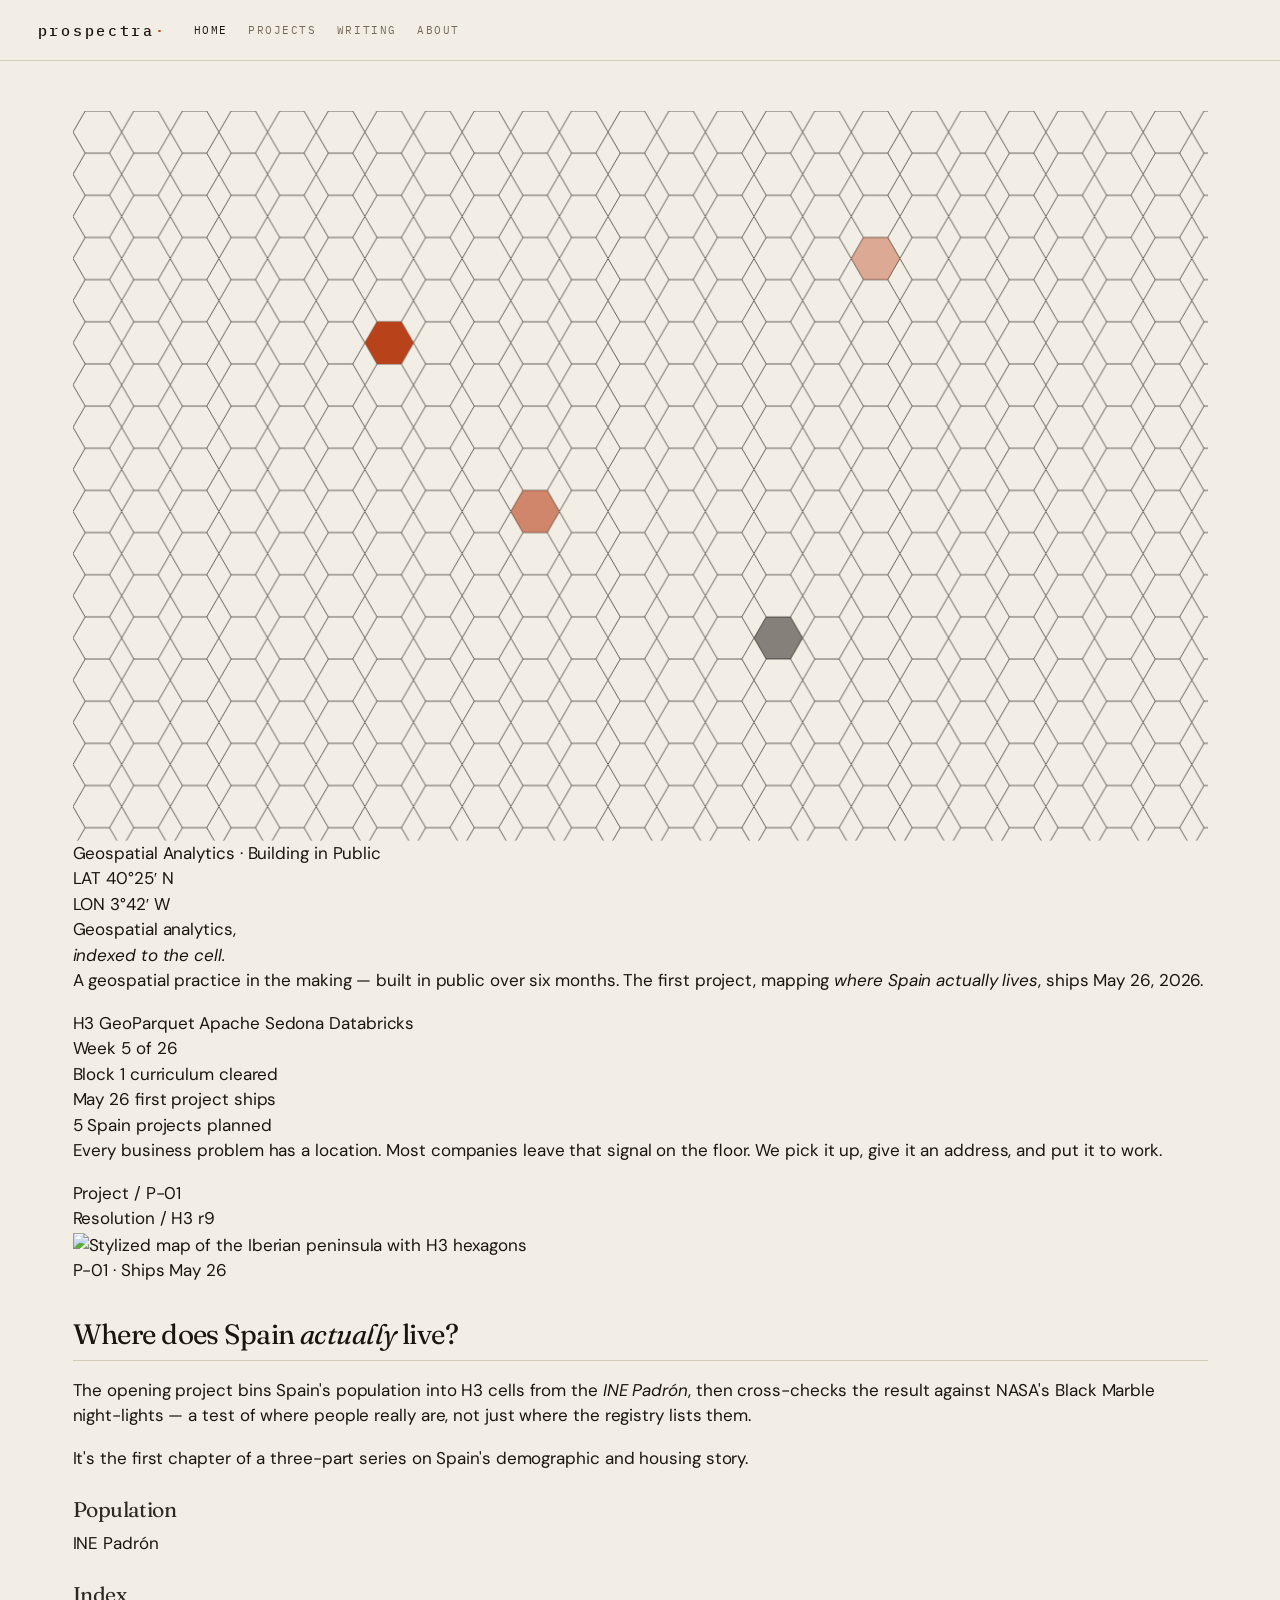
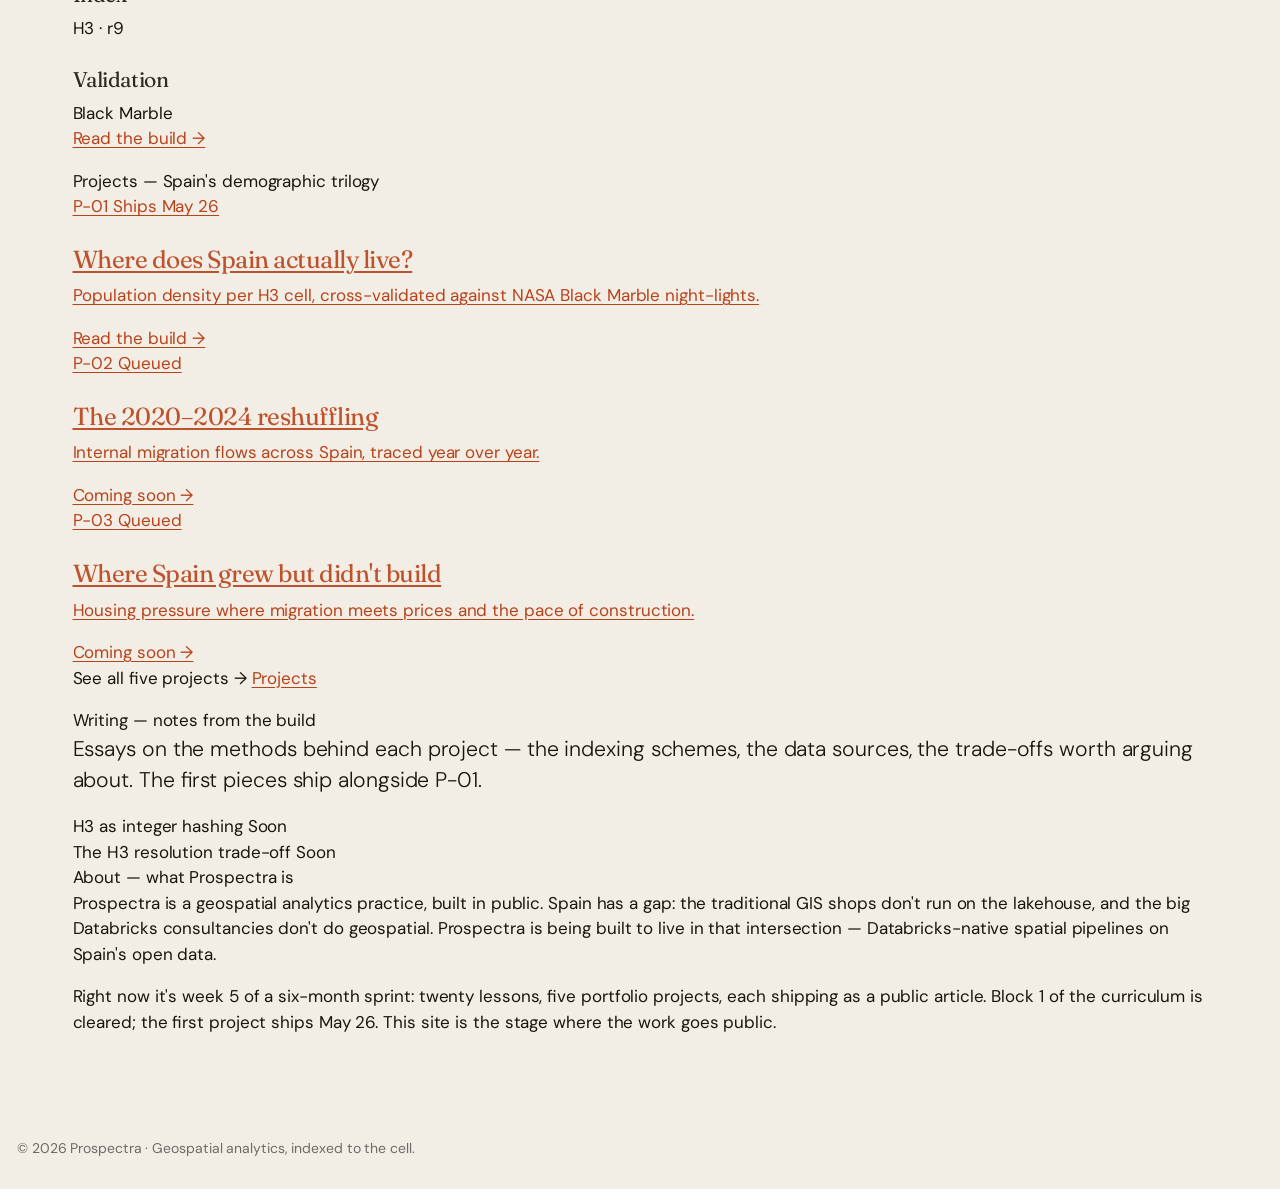
==== index.html @ 8a50ffbc "Built site for gh-pages" ====
<!DOCTYPE html>
<html xmlns="http://www.w3.org/1999/xhtml" lang="en" xml:lang="en"><head>

<meta charset="utf-8">
<meta name="generator" content="quarto-1.9.38">

<meta name="viewport" content="width=device-width, initial-scale=1.0, user-scalable=yes">

<meta name="description" content="A geospatial practice in the making, built in public over six months — Databricks-native pipelines on Spain’s open data.">

<title>Prospectra — Geospatial analytics, indexed to the cell. – Prospectra</title>
<style>
/* Default styles provided by pandoc.
** See https://pandoc.org/MANUAL.html#variables-for-html for config info.
*/
code{white-space: pre-wrap;}
span.smallcaps{font-variant: small-caps;}
div.columns{display: flex; gap: min(4vw, 1.5em);}
div.column{flex: auto; overflow-x: auto;}
div.hanging-indent{margin-left: 1.5em; text-indent: -1.5em;}
ul.task-list{list-style: none;}
ul.task-list li input[type="checkbox"] {
  width: 0.8em;
  margin: 0 0.8em 0.2em -1em; /* quarto-specific, see https://github.com/quarto-dev/quarto-cli/issues/4556 */ 
  vertical-align: middle;
}
</style>


<script src="site_libs/quarto-nav/quarto-nav.js"></script>
<script src="site_libs/quarto-nav/headroom.min.js"></script>
<script src="site_libs/clipboard/clipboard.min.js"></script>
<script src="site_libs/quarto-search/autocomplete.umd.js"></script>
<script src="site_libs/quarto-search/fuse.min.js"></script>
<script src="site_libs/quarto-search/quarto-search.js"></script>
<meta name="quarto:offset" content="./">
<link href="./assets/brand/favicon.ico" rel="icon">
<script src="site_libs/quarto-html/quarto.js" type="module"></script>
<script src="site_libs/quarto-html/tabsets/tabsets.js" type="module"></script>
<script src="site_libs/quarto-html/popper.min.js"></script>
<script src="site_libs/quarto-html/tippy.umd.min.js"></script>
<script src="site_libs/quarto-html/anchor.min.js"></script>
<link href="site_libs/quarto-html/tippy.css" rel="stylesheet">
<link href="site_libs/quarto-html/quarto-syntax-highlighting-15634bcf2e68342d4ad2dfa704d543f6.css" rel="stylesheet" id="quarto-text-highlighting-styles">
<script src="site_libs/bootstrap/bootstrap.min.js"></script>
<link href="site_libs/bootstrap/bootstrap-icons.css" rel="stylesheet">
<link href="site_libs/bootstrap/bootstrap-fa2fef29428e8889d5ad79df6cc0d786.min.css" rel="stylesheet" append-hash="true" id="quarto-bootstrap" data-mode="light">
<script id="quarto-search-options" type="application/json">{
  "location": "navbar",
  "copy-button": false,
  "collapse-after": 3,
  "panel-placement": "end",
  "type": "overlay",
  "limit": 50,
  "keyboard-shortcut": [
    "f",
    "/",
    "s"
  ],
  "show-item-context": false,
  "language": {
    "search-no-results-text": "No results",
    "search-matching-documents-text": "matching documents",
    "search-copy-link-title": "Copy link to search",
    "search-hide-matches-text": "Hide additional matches",
    "search-more-match-text": "more match in this document",
    "search-more-matches-text": "more matches in this document",
    "search-clear-button-title": "Clear",
    "search-text-placeholder": "",
    "search-detached-cancel-button-title": "Cancel",
    "search-submit-button-title": "Submit",
    "search-label": "Search"
  }
}</script>


<link rel="stylesheet" href="styles.css">
<link rel="stylesheet" href="index.css">
<meta property="og:title" content="Prospectra — Geospatial analytics, indexed to the cell.">
<meta property="og:description" content="A geospatial practice in the making, built in public over six months — Databricks-native pipelines on Spain’s open data.">
<meta property="og:image" content="https://prospectra.earth/assets/og-image.png">
<meta property="og:site_name" content="Prospectra">
<meta property="og:image:height" content="630">
<meta property="og:image:width" content="1200">
<meta name="twitter:title" content="Prospectra — Geospatial analytics, indexed to the cell.">
<meta name="twitter:description" content="A geospatial practice in the making, built in public over six months — Databricks-native pipelines on Spain’s open data.">
<meta name="twitter:image" content="https://prospectra.earth/assets/og-image.png">
<meta name="twitter:creator" content="@franjmartin21">
<meta name="twitter:card" content="summary_large_image">
<meta name="twitter:image-height" content="630">
<meta name="twitter:image-width" content="1200">
</head>

<body class="nav-fixed quarto-light">

<div id="quarto-search-results"></div>
  <header id="quarto-header" class="headroom fixed-top">
    <nav class="navbar navbar-expand-lg " data-bs-theme="dark">
      <div class="navbar-container container-fluid">
      <div class="navbar-brand-container mx-auto">
    <a href="./index.html" class="navbar-brand navbar-brand-logo">
    <img src="./assets/brand/prospectra-mark.svg" alt="" class="navbar-logo light-content">
    <img src="./assets/brand/prospectra-mark.svg" alt="" class="navbar-logo dark-content">
    </a>
    <a class="navbar-brand" href="./index.html">
    <span class="navbar-title">Prospectra</span>
    </a>
  </div>
            <div id="quarto-search" class="" title="Search"></div>
          <button class="navbar-toggler" type="button" data-bs-toggle="collapse" data-bs-target="#navbarCollapse" aria-controls="navbarCollapse" role="menu" aria-expanded="false" aria-label="Toggle navigation" onclick="if (window.quartoToggleHeadroom) { window.quartoToggleHeadroom(); }">
  <span class="navbar-toggler-icon"></span>
</button>
          <div class="collapse navbar-collapse" id="navbarCollapse">
            <ul class="navbar-nav navbar-nav-scroll me-auto">
  <li class="nav-item">
    <a class="nav-link active" href="./index.html" aria-current="page"> 
<span class="menu-text">Home</span></a>
  </li>  
  <li class="nav-item">
    <a class="nav-link" href="./index.html#projects"> 
<span class="menu-text">Projects</span></a>
  </li>  
  <li class="nav-item">
    <a class="nav-link" href="./index.html#writing"> 
<span class="menu-text">Writing</span></a>
  </li>  
  <li class="nav-item">
    <a class="nav-link" href="./index.html#about"> 
<span class="menu-text">About</span></a>
  </li>  
</ul>
          </div> <!-- /navcollapse -->
            <div class="quarto-navbar-tools">
</div>
      </div> <!-- /container-fluid -->
    </nav>
</header>
<!-- content -->
<div id="quarto-content" class="quarto-container page-columns page-rows-contents page-layout-full page-navbar">
<!-- sidebar -->
<!-- margin-sidebar -->
    
<!-- main -->
<main class="content column-page" id="quarto-document-content"><header id="title-block-header" class="quarto-title-block"></header>




<div class="home">

<!-- ========== HERO ========== -->
<section class="hero">
  <div class="hex-bg" aria-hidden="true">
    <svg viewbox="0 0 1400 900" xmlns="http://www.w3.org/2000/svg" preserveaspectratio="xMidYMid slice">
      <defs>
        <pattern id="hexpat" width="60" height="52" patternunits="userSpaceOnUse">
          <polygon points="15,0 45,0 60,26 45,52 15,52 0,26" fill="none" stroke="#19150f" stroke-width="0.8"></polygon>
        </pattern>
      </defs>
      <rect width="100%" height="100%" fill="url(#hexpat)"></rect>
      <polygon points="375,260 405,260 420,286 405,312 375,312 360,286" fill="#b8421a" class="hex-active"></polygon>
      <polygon points="555,468 585,468 600,494 585,520 555,520 540,494" fill="#b8421a" opacity="0.6"></polygon>
      <polygon points="975,156 1005,156 1020,182 1005,208 975,208 960,182" fill="#b8421a" opacity="0.4"></polygon>
      <polygon points="855,624 885,624 900,650 885,676 855,676 840,650" fill="#19150f" opacity="0.5"></polygon>
    </svg>
  </div>

  <div class="hero-top">
    <div class="eyebrow reveal d1">Geospatial Analytics · Building in Public</div>
    <div class="coords reveal d1">
      <div>LAT <span>40°25′ N</span></div>
      <div>LON <span>3°42′ W</span></div>
    </div>
  </div>

  <div class="hero-main">
    <div class="hero-title reveal d2" role="heading" aria-level="1">
      Geospatial analytics,<br>
      <em>indexed to the cell<span class="accent-dot">.</span></em>
    </div>
  </div>

  <div class="hero-sub">
    <p class="reveal d3">A geospatial practice in the making — built in public over six months. The first project, mapping <em>where Spain actually lives</em>, ships May 26, 2026.</p>
    <div class="pillpair reveal d4">
      <span class="pill">H3</span>
      <span class="pill">GeoParquet</span>
      <span class="pill">Apache Sedona</span>
      <span class="pill">Databricks</span>
    </div>
  </div>
</section>

<!-- ========== STATUS STRIP ========== -->
<div class="status-strip reveal d5">
  <div class="stat"><span class="val">Week 5</span> of 26</div>
  <div class="stat"><span class="val">Block 1</span> curriculum cleared</div>
  <div class="stat"><span class="val">May 26</span> first project ships</div>
  <div class="stat"><span class="val">5</span> Spain projects planned</div>
</div>

<!-- ========== MANIFESTO ========== -->
<section class="manifesto">
  <p>Every business problem has a location. <span class="strong">Most companies leave that signal on the floor.</span> We pick it up, give it an address, and put it to work.</p>
</section>

<!-- ========== FEATURED PROJECT (P-01) ========== -->
<section class="feature">
  <div class="case">
    <div class="case-visual">
      <div class="corner tl"></div>
      <div class="corner tr"></div>
      <div class="corner bl"></div>
      <div class="corner br"></div>
      <div class="meta">
        <div>Project / <span>P-01</span></div>
        <div>Resolution / <span>H3 r9</span></div>
      </div>
      <img class="map" src="assets/spain-h3-map.svg" alt="Stylized map of the Iberian peninsula with H3 hexagons">

    </div>

    <div class="case-body">
      <div class="case-tag">P-01 · Ships May 26</div>
      <h2 class="anchored">Where does Spain <em>actually</em> live?</h2>
      <p>The opening project bins Spain's population into H3 cells from the <em>INE Padrón</em>, then cross-checks the result against NASA's Black Marble night-lights — a test of where people really are, not just where the registry lists them.</p>
      <p>It's the first chapter of a three-part series on Spain's demographic and housing story.</p>
      <div class="case-sources">
        <div><h4 class="anchored">Population</h4><div class="src">INE Padrón</div></div>
        <div><h4 class="anchored">Index</h4><div class="src">H3 · r9</div></div>
        <div><h4 class="anchored">Validation</h4><div class="src">Black Marble</div></div>
      </div>
      <p class="proj-more"><a href="./projects/p-01-spain-population.html">Read the build →</a></p>
    </div>
  </div>
</section>

<!-- ========== PROJECT PREVIEW TILES ========== -->
<section class="home-projects" id="projects">
  <div class="section-label"><span>Projects</span> — Spain's demographic trilogy</div>
  <div class="proj-grid">

    <a class="proj-tile" href="./projects/p-01-spain-population.html">
      <div class="proj-head">
        <span class="proj-code">P-01</span>
        <span class="proj-status live">Ships May 26</span>
      </div>
      <h3 class="proj-title anchored">Where does Spain actually live?</h3>
      <p class="proj-sub">Population density per H3 cell, cross-validated against NASA Black Marble night-lights.</p>
      <span class="proj-arrow">Read the build →</span>
    </a>

    <a class="proj-tile" href="projects/p-02-migration.qmd">
      <div class="proj-head">
        <span class="proj-code">P-02</span>
        <span class="proj-status">Queued</span>
      </div>
      <h3 class="proj-title anchored">The 2020–2024 reshuffling</h3>
      <p class="proj-sub">Internal migration flows across Spain, traced year over year.</p>
      <span class="proj-arrow">Coming soon →</span>
    </a>

    <a class="proj-tile" href="projects/p-03-housing-pressure.qmd">
      <div class="proj-head">
        <span class="proj-code">P-03</span>
        <span class="proj-status">Queued</span>
      </div>
      <h3 class="proj-title anchored">Where Spain grew but didn't build</h3>
      <p class="proj-sub">Housing pressure where migration meets prices and the pace of construction.</p>
      <span class="proj-arrow">Coming soon →</span>
    </a>

  </div>
  <p class="proj-more">See all five projects → <a href="projects/index.qmd">Projects</a></p>
</section>

<!-- ========== WRITING ========== -->
<section class="home-writing" id="writing">
  <div class="section-label"><span>Writing</span> — notes from the build</div>
  <p class="lead">Essays on the methods behind each project — the indexing schemes, the data sources, the trade-offs worth arguing about. The first pieces ship alongside P-01.</p>
  <div class="writing-list">
    <div class="writing-row">
      <span class="wt">H3 as integer hashing</span>
      <span class="ws">Soon</span>
    </div>
    <div class="writing-row">
      <span class="wt">The H3 resolution trade-off</span>
      <span class="ws">Soon</span>
    </div>
  </div>
</section>

<!-- ========== ABOUT ========== -->
<section class="home-about" id="about">
  <div class="section-label"><span>About</span> — what Prospectra is</div>
  <p>Prospectra is a geospatial analytics practice, built in public. Spain has a gap: the traditional GIS shops don't run on the lakehouse, and the big Databricks consultancies don't do geospatial. Prospectra is being built to live in that intersection — <span class="about-accent">Databricks-native spatial pipelines on Spain's open data</span>.</p>
  <p>Right now it's week 5 of a six-month sprint: twenty lessons, five portfolio projects, each shipping as a public article. Block 1 of the curriculum is cleared; the first project ships May 26. This site is the stage where the work goes public.</p>
</section>

</div>



</main> <!-- /main -->
<script id="quarto-html-after-body" type="application/javascript">
  window.document.addEventListener("DOMContentLoaded", function (event) {
    const icon = "";
    const anchorJS = new window.AnchorJS();
    anchorJS.options = {
      placement: 'right',
      icon: icon
    };
    anchorJS.add('.anchored');
    const isCodeAnnotation = (el) => {
      for (const clz of el.classList) {
        if (clz.startsWith('code-annotation-')) {                     
          return true;
        }
      }
      return false;
    }
    const onCopySuccess = function(e) {
      // button target
      const button = e.trigger;
      // don't keep focus
      button.blur();
      // flash "checked"
      button.classList.add('code-copy-button-checked');
      var currentTitle = button.getAttribute("title");
      button.setAttribute("title", "Copied!");
      let tooltip;
      if (window.bootstrap) {
        button.setAttribute("data-bs-toggle", "tooltip");
        button.setAttribute("data-bs-placement", "left");
        button.setAttribute("data-bs-title", "Copied!");
        tooltip = new bootstrap.Tooltip(button, 
          { trigger: "manual", 
            customClass: "code-copy-button-tooltip",
            offset: [0, -8]});
        tooltip.show();    
      }
      setTimeout(function() {
        if (tooltip) {
          tooltip.hide();
          button.removeAttribute("data-bs-title");
          button.removeAttribute("data-bs-toggle");
          button.removeAttribute("data-bs-placement");
        }
        button.setAttribute("title", currentTitle);
        button.classList.remove('code-copy-button-checked');
      }, 1000);
      // clear code selection
      e.clearSelection();
    }
    const getTextToCopy = function(trigger) {
      const outerScaffold = trigger.parentElement.cloneNode(true);
      const codeEl = outerScaffold.querySelector('code');
      for (const childEl of codeEl.children) {
        if (isCodeAnnotation(childEl)) {
          childEl.remove();
        }
      }
      return codeEl.innerText;
    }
    const clipboard = new window.ClipboardJS('.code-copy-button:not([data-in-quarto-modal])', {
      text: getTextToCopy
    });
    clipboard.on('success', onCopySuccess);
    if (window.document.getElementById('quarto-embedded-source-code-modal')) {
      const clipboardModal = new window.ClipboardJS('.code-copy-button[data-in-quarto-modal]', {
        text: getTextToCopy,
        container: window.document.getElementById('quarto-embedded-source-code-modal')
      });
      clipboardModal.on('success', onCopySuccess);
    }
      var localhostRegex = new RegExp(/^(?:http|https):\/\/localhost\:?[0-9]*\//);
      var mailtoRegex = new RegExp(/^mailto:/);
        var filterRegex = new RegExp("https:\/\/prospectra\.earth");
      var isInternal = (href) => {
          return filterRegex.test(href) || localhostRegex.test(href) || mailtoRegex.test(href);
      }
      // Inspect non-navigation links and adorn them if external
     var links = window.document.querySelectorAll('a[href]:not(.nav-link):not(.navbar-brand):not(.toc-action):not(.sidebar-link):not(.sidebar-item-toggle):not(.pagination-link):not(.no-external):not([aria-hidden]):not(.dropdown-item):not(.quarto-navigation-tool):not(.about-link)');
      for (var i=0; i<links.length; i++) {
        const link = links[i];
        if (!isInternal(link.href)) {
          // undo the damage that might have been done by quarto-nav.js in the case of
          // links that we want to consider external
          if (link.dataset.originalHref !== undefined) {
            link.href = link.dataset.originalHref;
          }
        }
      }
    function tippyHover(el, contentFn, onTriggerFn, onUntriggerFn) {
      const config = {
        allowHTML: true,
        maxWidth: 500,
        delay: 100,
        arrow: false,
        appendTo: function(el) {
            return el.parentElement;
        },
        interactive: true,
        interactiveBorder: 10,
        theme: 'quarto',
        placement: 'bottom-start',
      };
      if (contentFn) {
        config.content = contentFn;
      }
      if (onTriggerFn) {
        config.onTrigger = onTriggerFn;
      }
      if (onUntriggerFn) {
        config.onUntrigger = onUntriggerFn;
      }
      window.tippy(el, config); 
    }
    const noterefs = window.document.querySelectorAll('a[role="doc-noteref"]');
    for (var i=0; i<noterefs.length; i++) {
      const ref = noterefs[i];
      tippyHover(ref, function() {
        // use id or data attribute instead here
        let href = ref.getAttribute('data-footnote-href') || ref.getAttribute('href');
        try { href = new URL(href).hash; } catch {}
        const id = href.replace(/^#\/?/, "");
        const note = window.document.getElementById(id);
        if (note) {
          return note.innerHTML;
        } else {
          return "";
        }
      });
    }
    const xrefs = window.document.querySelectorAll('a.quarto-xref');
    const processXRef = (id, note) => {
      // Strip column container classes
      const stripColumnClz = (el) => {
        el.classList.remove("page-full", "page-columns");
        if (el.children) {
          for (const child of el.children) {
            stripColumnClz(child);
          }
        }
      }
      stripColumnClz(note)
      if (id === null || id.startsWith('sec-')) {
        // Special case sections, only their first couple elements
        const container = document.createElement("div");
        if (note.children && note.children.length > 2) {
          container.appendChild(note.children[0].cloneNode(true));
          for (let i = 1; i < note.children.length; i++) {
            const child = note.children[i];
            if (child.tagName === "P" && child.innerText === "") {
              continue;
            } else {
              container.appendChild(child.cloneNode(true));
              break;
            }
          }
          if (window.Quarto?.typesetMath) {
            window.Quarto.typesetMath(container);
          }
          return container.innerHTML
        } else {
          if (window.Quarto?.typesetMath) {
            window.Quarto.typesetMath(note);
          }
          return note.innerHTML;
        }
      } else {
        // Remove any anchor links if they are present
        const anchorLink = note.querySelector('a.anchorjs-link');
        if (anchorLink) {
          anchorLink.remove();
        }
        if (window.Quarto?.typesetMath) {
          window.Quarto.typesetMath(note);
        }
        if (note.classList.contains("callout")) {
          return note.outerHTML;
        } else {
          return note.innerHTML;
        }
      }
    }
    for (var i=0; i<xrefs.length; i++) {
      const xref = xrefs[i];
      tippyHover(xref, undefined, function(instance) {
        instance.disable();
        let url = xref.getAttribute('href');
        let hash = undefined; 
        if (url.startsWith('#')) {
          hash = url;
        } else {
          try { hash = new URL(url).hash; } catch {}
        }
        if (hash) {
          const id = hash.replace(/^#\/?/, "");
          const note = window.document.getElementById(id);
          if (note !== null) {
            try {
              const html = processXRef(id, note.cloneNode(true));
              instance.setContent(html);
            } finally {
              instance.enable();
              instance.show();
            }
          } else {
            // See if we can fetch this
            fetch(url.split('#')[0])
            .then(res => res.text())
            .then(html => {
              const parser = new DOMParser();
              const htmlDoc = parser.parseFromString(html, "text/html");
              const note = htmlDoc.getElementById(id);
              if (note !== null) {
                const html = processXRef(id, note);
                instance.setContent(html);
              } 
            }).finally(() => {
              instance.enable();
              instance.show();
            });
          }
        } else {
          // See if we can fetch a full url (with no hash to target)
          // This is a special case and we should probably do some content thinning / targeting
          fetch(url)
          .then(res => res.text())
          .then(html => {
            const parser = new DOMParser();
            const htmlDoc = parser.parseFromString(html, "text/html");
            const note = htmlDoc.querySelector('main.content');
            if (note !== null) {
              // This should only happen for chapter cross references
              // (since there is no id in the URL)
              // remove the first header
              if (note.children.length > 0 && note.children[0].tagName === "HEADER") {
                note.children[0].remove();
              }
              const html = processXRef(null, note);
              instance.setContent(html);
            } 
          }).finally(() => {
            instance.enable();
            instance.show();
          });
        }
      }, function(instance) {
      });
    }
        let selectedAnnoteEl;
        const selectorForAnnotation = ( cell, annotation) => {
          let cellAttr = 'data-code-cell="' + cell + '"';
          let lineAttr = 'data-code-annotation="' +  annotation + '"';
          const selector = 'span[' + cellAttr + '][' + lineAttr + ']';
          return selector;
        }
        const selectCodeLines = (annoteEl) => {
          const doc = window.document;
          const targetCell = annoteEl.getAttribute("data-target-cell");
          const targetAnnotation = annoteEl.getAttribute("data-target-annotation");
          const annoteSpan = window.document.querySelector(selectorForAnnotation(targetCell, targetAnnotation));
          const lines = annoteSpan.getAttribute("data-code-lines").split(",");
          const lineIds = lines.map((line) => {
            return targetCell + "-" + line;
          })
          let top = null;
          let height = null;
          let parent = null;
          if (lineIds.length > 0) {
              //compute the position of the single el (top and bottom and make a div)
              const el = window.document.getElementById(lineIds[0]);
              top = el.offsetTop;
              height = el.offsetHeight;
              parent = el.parentElement.parentElement;
            if (lineIds.length > 1) {
              const lastEl = window.document.getElementById(lineIds[lineIds.length - 1]);
              const bottom = lastEl.offsetTop + lastEl.offsetHeight;
              height = bottom - top;
            }
            if (top !== null && height !== null && parent !== null) {
              // cook up a div (if necessary) and position it 
              let div = window.document.getElementById("code-annotation-line-highlight");
              if (div === null) {
                div = window.document.createElement("div");
                div.setAttribute("id", "code-annotation-line-highlight");
                div.style.position = 'absolute';
                parent.appendChild(div);
              }
              div.style.top = top - 2 + "px";
              div.style.height = height + 4 + "px";
              div.style.left = 0;
              let gutterDiv = window.document.getElementById("code-annotation-line-highlight-gutter");
              if (gutterDiv === null) {
                gutterDiv = window.document.createElement("div");
                gutterDiv.setAttribute("id", "code-annotation-line-highlight-gutter");
                gutterDiv.style.position = 'absolute';
                const codeCell = window.document.getElementById(targetCell);
                const gutter = codeCell.querySelector('.code-annotation-gutter');
                gutter.appendChild(gutterDiv);
              }
              gutterDiv.style.top = top - 2 + "px";
              gutterDiv.style.height = height + 4 + "px";
            }
            selectedAnnoteEl = annoteEl;
          }
        };
        const unselectCodeLines = () => {
          const elementsIds = ["code-annotation-line-highlight", "code-annotation-line-highlight-gutter"];
          elementsIds.forEach((elId) => {
            const div = window.document.getElementById(elId);
            if (div) {
              div.remove();
            }
          });
          selectedAnnoteEl = undefined;
        };
          // Handle positioning of the toggle
      window.addEventListener(
        "resize",
        throttle(() => {
          elRect = undefined;
          if (selectedAnnoteEl) {
            selectCodeLines(selectedAnnoteEl);
          }
        }, 10)
      );
      function throttle(fn, ms) {
      let throttle = false;
      let timer;
        return (...args) => {
          if(!throttle) { // first call gets through
              fn.apply(this, args);
              throttle = true;
          } else { // all the others get throttled
              if(timer) clearTimeout(timer); // cancel #2
              timer = setTimeout(() => {
                fn.apply(this, args);
                timer = throttle = false;
              }, ms);
          }
        };
      }
        // Attach click handler to the DT
        const annoteDls = window.document.querySelectorAll('dt[data-target-cell]');
        for (const annoteDlNode of annoteDls) {
          annoteDlNode.addEventListener('click', (event) => {
            const clickedEl = event.target;
            if (clickedEl !== selectedAnnoteEl) {
              unselectCodeLines();
              const activeEl = window.document.querySelector('dt[data-target-cell].code-annotation-active');
              if (activeEl) {
                activeEl.classList.remove('code-annotation-active');
              }
              selectCodeLines(clickedEl);
              clickedEl.classList.add('code-annotation-active');
            } else {
              // Unselect the line
              unselectCodeLines();
              clickedEl.classList.remove('code-annotation-active');
            }
          });
        }
    const findCites = (el) => {
      const parentEl = el.parentElement;
      if (parentEl) {
        const cites = parentEl.dataset.cites;
        if (cites) {
          return {
            el,
            cites: cites.split(' ')
          };
        } else {
          return findCites(el.parentElement)
        }
      } else {
        return undefined;
      }
    };
    var bibliorefs = window.document.querySelectorAll('a[role="doc-biblioref"]');
    for (var i=0; i<bibliorefs.length; i++) {
      const ref = bibliorefs[i];
      const citeInfo = findCites(ref);
      if (citeInfo) {
        tippyHover(citeInfo.el, function() {
          var popup = window.document.createElement('div');
          citeInfo.cites.forEach(function(cite) {
            var citeDiv = window.document.createElement('div');
            citeDiv.classList.add('hanging-indent');
            citeDiv.classList.add('csl-entry');
            var biblioDiv = window.document.getElementById('ref-' + cite);
            if (biblioDiv) {
              citeDiv.innerHTML = biblioDiv.innerHTML;
            }
            popup.appendChild(citeDiv);
          });
          return popup.innerHTML;
        });
      }
    }
  });
  </script>
</div> <!-- /content -->
<footer class="footer">
  <div class="nav-footer">
    <div class="nav-footer-left">
<p>© 2026 Prospectra · Geospatial analytics, indexed to the cell.</p>
</div>   
    <div class="nav-footer-center">
      &nbsp;
    </div>
    <div class="nav-footer-right">
      <ul class="footer-items list-unstyled">
    <li class="nav-item compact">
    <a class="nav-link" href="https://github.com/ceo-prospectra/prospectra.earth">
      <i class="bi bi-github" role="img">
</i> 
    </a>
  </li>  
    <li class="nav-item compact">
    <a class="nav-link" href="https://x.com/franjmartin21">
      <i class="bi bi-twitter" role="img">
</i> 
    </a>
  </li>  
</ul>
    </div>
  </div>
</footer>




</body></html>
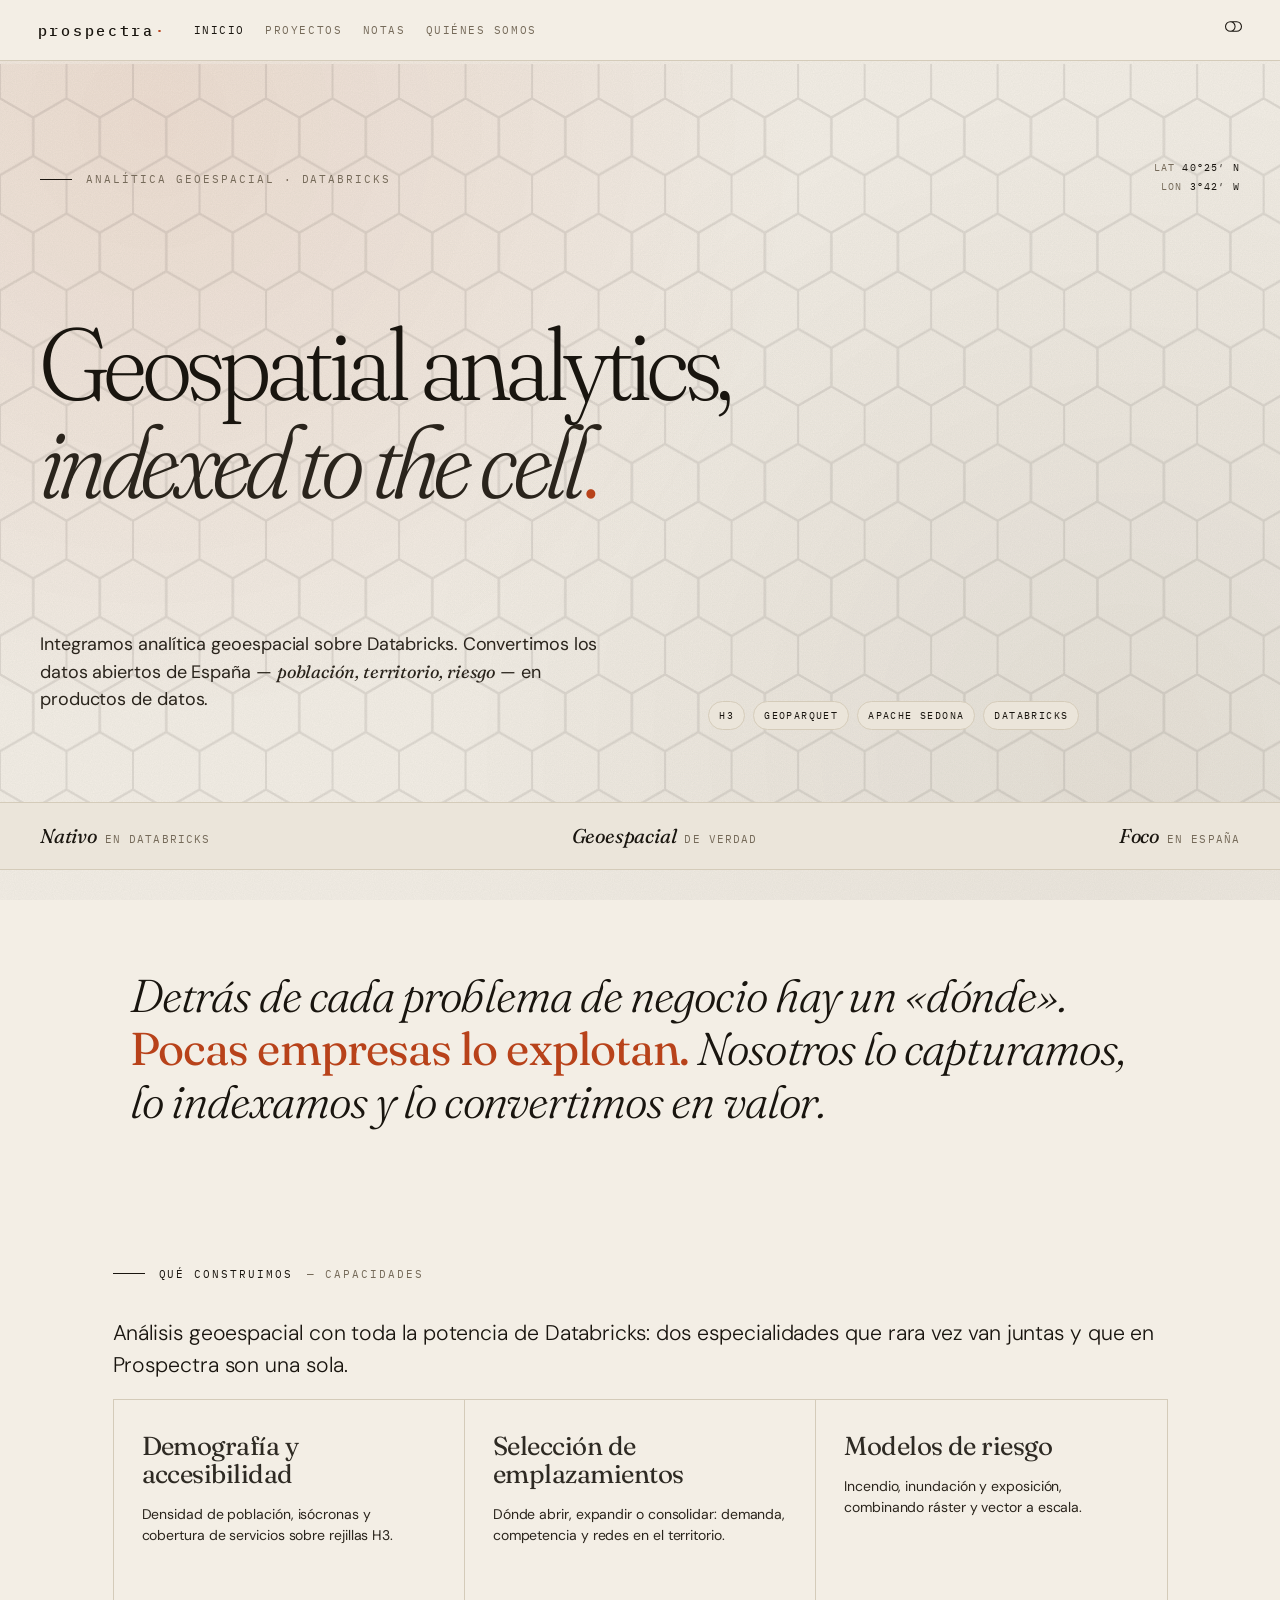
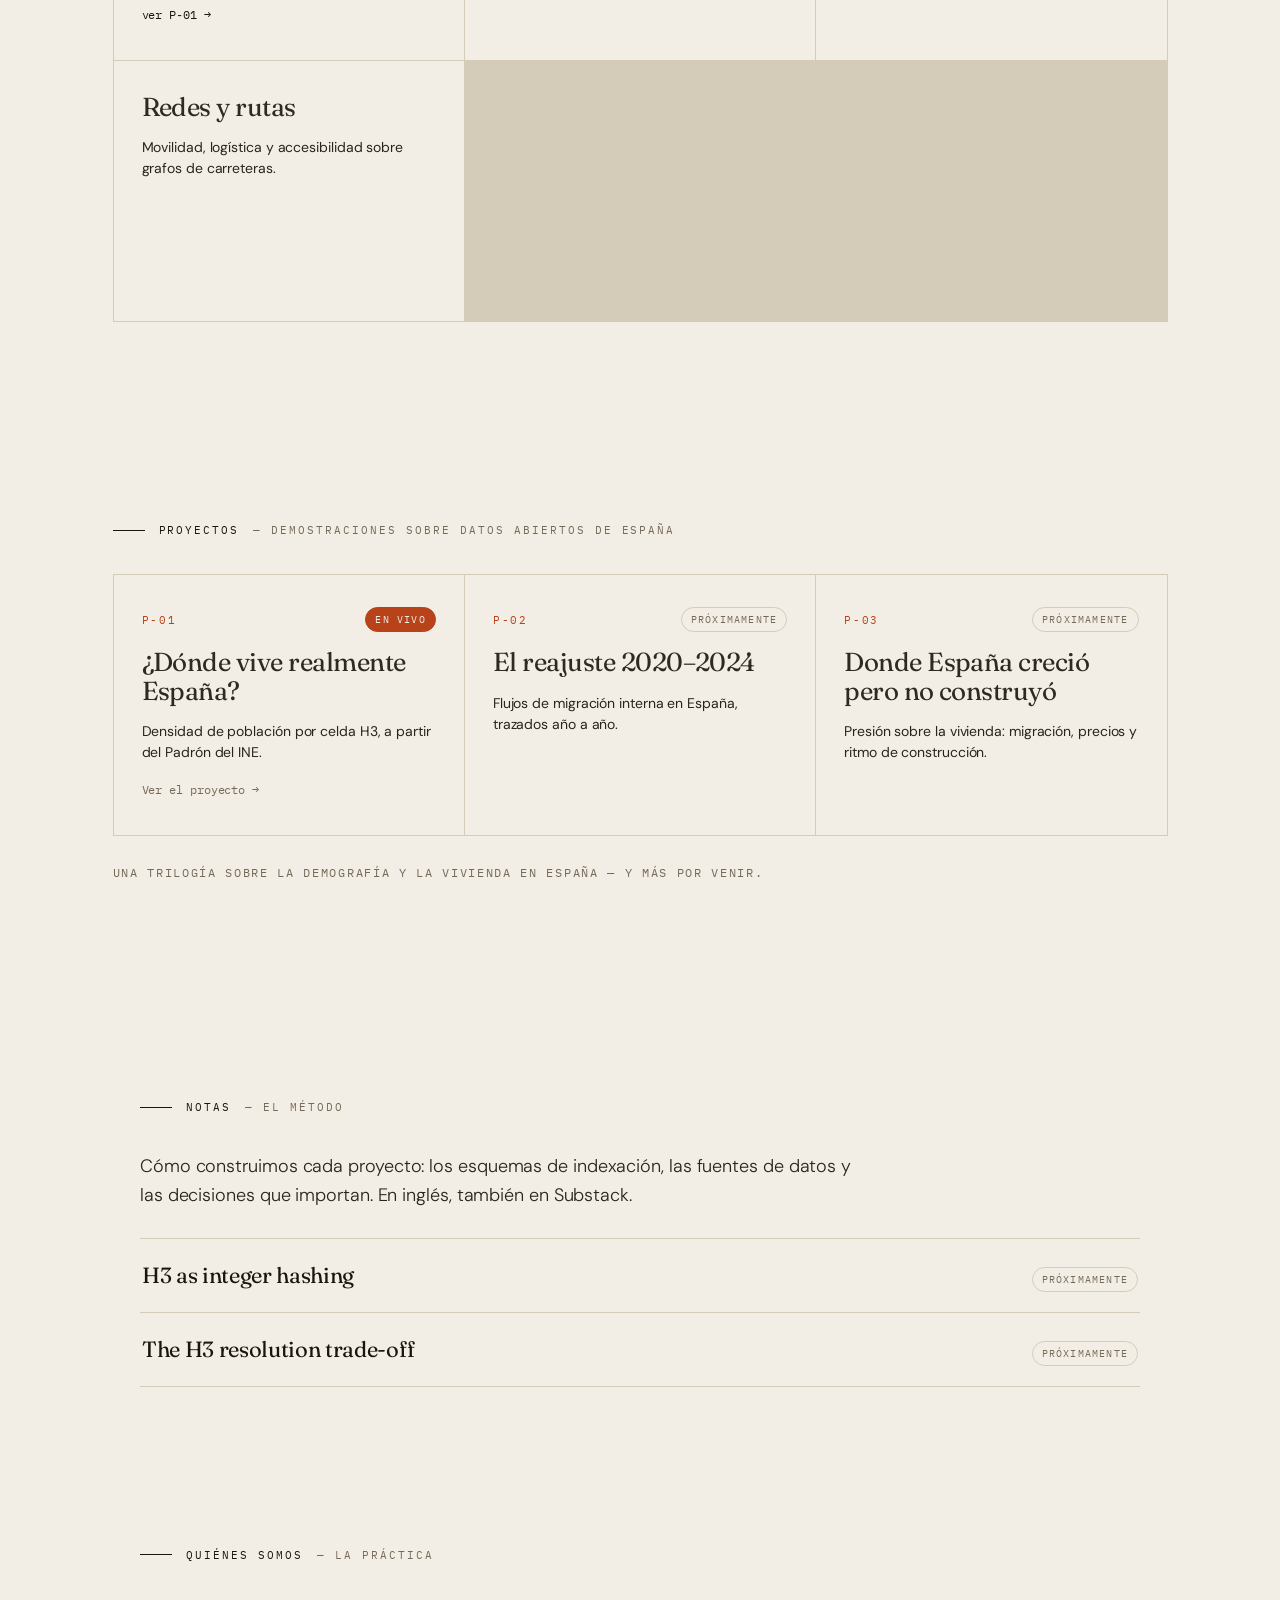
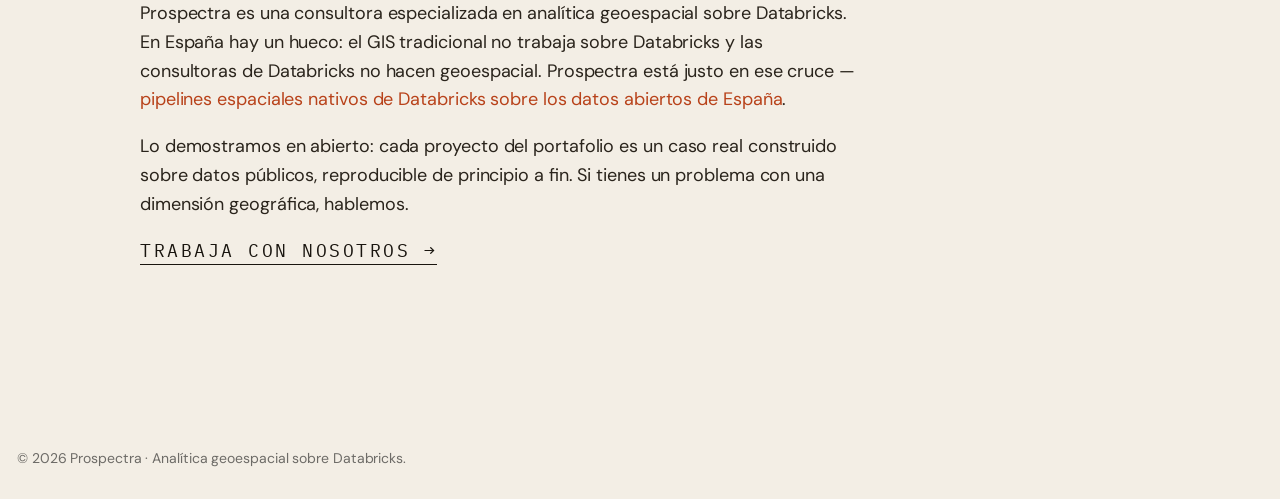
==== commit fd8279c2: "Built site for gh-pages" ====
--- a/index.html
+++ b/index.html
@@ -1,12 +1,12 @@
 <!DOCTYPE html>
-<html xmlns="http://www.w3.org/1999/xhtml" lang="en" xml:lang="en"><head>
+<html xmlns="http://www.w3.org/1999/xhtml" lang="es" xml:lang="es"><head>
 
 <meta charset="utf-8">
 <meta name="generator" content="quarto-1.9.38">
 
 <meta name="viewport" content="width=device-width, initial-scale=1.0, user-scalable=yes">
 
-<meta name="description" content="A geospatial practice in the making, built in public over six months — Databricks-native pipelines on Spain’s open data.">
+<meta name="description" content="Consultora especializada en analítica geoespacial sobre Databricks. Convertimos los datos abiertos de España en productos de datos.">
 
 <title>Prospectra — Geospatial analytics, indexed to the cell. – Prospectra</title>
 <style>
@@ -41,10 +41,14 @@
 <script src="site_libs/quarto-html/tippy.umd.min.js"></script>
 <script src="site_libs/quarto-html/anchor.min.js"></script>
 <link href="site_libs/quarto-html/tippy.css" rel="stylesheet">
-<link href="site_libs/quarto-html/quarto-syntax-highlighting-15634bcf2e68342d4ad2dfa704d543f6.css" rel="stylesheet" id="quarto-text-highlighting-styles">
+<link href="site_libs/quarto-html/quarto-syntax-highlighting-15634bcf2e68342d4ad2dfa704d543f6.css" rel="stylesheet" class="quarto-color-scheme" id="quarto-text-highlighting-styles">
+<link href="site_libs/quarto-html/quarto-syntax-highlighting-dark-0a6b7249c26820e032cb0bd839ff02b1.css" rel="stylesheet" class="quarto-color-scheme quarto-color-alternate" id="quarto-text-highlighting-styles">
+<link href="site_libs/quarto-html/quarto-syntax-highlighting-15634bcf2e68342d4ad2dfa704d543f6.css" rel="stylesheet" class="quarto-color-scheme-extra" id="quarto-text-highlighting-styles">
 <script src="site_libs/bootstrap/bootstrap.min.js"></script>
 <link href="site_libs/bootstrap/bootstrap-icons.css" rel="stylesheet">
-<link href="site_libs/bootstrap/bootstrap-fa2fef29428e8889d5ad79df6cc0d786.min.css" rel="stylesheet" append-hash="true" id="quarto-bootstrap" data-mode="light">
+<link href="site_libs/bootstrap/bootstrap-d2ae159aae4bfad4d6486bda9e055dc1.min.css" rel="stylesheet" append-hash="true" class="quarto-color-scheme" id="quarto-bootstrap" data-mode="light">
+<link href="site_libs/bootstrap/bootstrap-dark-f1c793a7fdcd5913fe0e947dd809d4a9.min.css" rel="stylesheet" append-hash="true" class="quarto-color-scheme quarto-color-alternate" id="quarto-bootstrap" data-mode="dark">
+<link href="site_libs/bootstrap/bootstrap-d2ae159aae4bfad4d6486bda9e055dc1.min.css" rel="stylesheet" append-hash="true" class="quarto-color-scheme-extra" id="quarto-bootstrap" data-mode="light">
 <script id="quarto-search-options" type="application/json">{
   "location": "navbar",
   "copy-button": false,
@@ -59,17 +63,17 @@
   ],
   "show-item-context": false,
   "language": {
-    "search-no-results-text": "No results",
-    "search-matching-documents-text": "matching documents",
-    "search-copy-link-title": "Copy link to search",
-    "search-hide-matches-text": "Hide additional matches",
-    "search-more-match-text": "more match in this document",
-    "search-more-matches-text": "more matches in this document",
-    "search-clear-button-title": "Clear",
+    "search-no-results-text": "No se han encontrado resultados",
+    "search-matching-documents-text": "documentos encontrados",
+    "search-copy-link-title": "Copiar el enlace en la búsqueda",
+    "search-hide-matches-text": "Ocultar resultados adicionales",
+    "search-more-match-text": "resultado adicional en este documento",
+    "search-more-matches-text": "resultados adicionales en este documento",
+    "search-clear-button-title": "Borrar",
     "search-text-placeholder": "",
-    "search-detached-cancel-button-title": "Cancel",
-    "search-submit-button-title": "Submit",
-    "search-label": "Search"
+    "search-detached-cancel-button-title": "Cancelar",
+    "search-submit-button-title": "Enviar",
+    "search-label": "Buscar"
   }
 }</script>
 
@@ -77,13 +81,13 @@
 <link rel="stylesheet" href="styles.css">
 <link rel="stylesheet" href="index.css">
 <meta property="og:title" content="Prospectra — Geospatial analytics, indexed to the cell.">
-<meta property="og:description" content="A geospatial practice in the making, built in public over six months — Databricks-native pipelines on Spain’s open data.">
+<meta property="og:description" content="Consultora especializada en analítica geoespacial sobre Databricks. Convertimos los datos abiertos de España en productos de datos.">
 <meta property="og:image" content="https://prospectra.earth/assets/og-image.png">
 <meta property="og:site_name" content="Prospectra">
 <meta property="og:image:height" content="630">
 <meta property="og:image:width" content="1200">
 <meta name="twitter:title" content="Prospectra — Geospatial analytics, indexed to the cell.">
-<meta name="twitter:description" content="A geospatial practice in the making, built in public over six months — Databricks-native pipelines on Spain’s open data.">
+<meta name="twitter:description" content="Consultora especializada en analítica geoespacial sobre Databricks. Convertimos los datos abiertos de España en productos de datos.">
 <meta name="twitter:image" content="https://prospectra.earth/assets/og-image.png">
 <meta name="twitter:creator" content="@franjmartin21">
 <meta name="twitter:card" content="summary_large_image">
@@ -91,7 +95,169 @@
 <meta name="twitter:image-width" content="1200">
 </head>
 
-<body class="nav-fixed quarto-light">
+<body class="nav-fixed quarto-light"><script id="quarto-html-before-body" type="application/javascript">
+    const toggleBodyColorMode = (bsSheetEl) => {
+      const mode = bsSheetEl.getAttribute("data-mode");
+      const bodyEl = window.document.querySelector("body");
+      if (mode === "dark") {
+        bodyEl.classList.add("quarto-dark");
+        bodyEl.classList.remove("quarto-light");
+      } else {
+        bodyEl.classList.add("quarto-light");
+        bodyEl.classList.remove("quarto-dark");
+      }
+    }
+    const toggleBodyColorPrimary = () => {
+      const bsSheetEl = window.document.querySelector("link#quarto-bootstrap:not([rel=disabled-stylesheet])");
+      if (bsSheetEl) {
+        toggleBodyColorMode(bsSheetEl);
+      }
+    }
+    const setColorSchemeToggle = (alternate) => {
+      const toggles = window.document.querySelectorAll('.quarto-color-scheme-toggle');
+      for (let i=0; i < toggles.length; i++) {
+        const toggle = toggles[i];
+        if (toggle) {
+          if (alternate) {
+            toggle.classList.add("alternate");
+          } else {
+            toggle.classList.remove("alternate");
+          }
+        }
+      }
+    };
+    const toggleColorMode = (alternate) => {
+      // Switch the stylesheets
+      const primaryStylesheets = window.document.querySelectorAll('link.quarto-color-scheme:not(.quarto-color-alternate)');
+      const alternateStylesheets = window.document.querySelectorAll('link.quarto-color-scheme.quarto-color-alternate');
+      manageTransitions('#quarto-margin-sidebar .nav-link', false);
+      if (alternate) {
+        // note: dark is layered on light, we don't disable primary!
+        enableStylesheet(alternateStylesheets);
+        for (const sheetNode of alternateStylesheets) {
+          if (sheetNode.id === "quarto-bootstrap") {
+            toggleBodyColorMode(sheetNode);
+          }
+        }
+      } else {
+        disableStylesheet(alternateStylesheets);
+        enableStylesheet(primaryStylesheets)
+        toggleBodyColorPrimary();
+      }
+      manageTransitions('#quarto-margin-sidebar .nav-link', true);
+      // Switch the toggles
+      setColorSchemeToggle(alternate)
+      // Hack to workaround the fact that safari doesn't
+      // properly recolor the scrollbar when toggling (#1455)
+      if (navigator.userAgent.indexOf('Safari') > 0 && navigator.userAgent.indexOf('Chrome') == -1) {
+        manageTransitions("body", false);
+        window.scrollTo(0, 1);
+        setTimeout(() => {
+          window.scrollTo(0, 0);
+          manageTransitions("body", true);
+        }, 40);
+      }
+    }
+    const disableStylesheet = (stylesheets) => {
+      for (let i=0; i < stylesheets.length; i++) {
+        const stylesheet = stylesheets[i];
+        stylesheet.rel = 'disabled-stylesheet';
+      }
+    }
+    const enableStylesheet = (stylesheets) => {
+      for (let i=0; i < stylesheets.length; i++) {
+        const stylesheet = stylesheets[i];
+        if(stylesheet.rel !== 'stylesheet') { // for Chrome, which will still FOUC without this check
+          stylesheet.rel = 'stylesheet';
+        }
+      }
+    }
+    const manageTransitions = (selector, allowTransitions) => {
+      const els = window.document.querySelectorAll(selector);
+      for (let i=0; i < els.length; i++) {
+        const el = els[i];
+        if (allowTransitions) {
+          el.classList.remove('notransition');
+        } else {
+          el.classList.add('notransition');
+        }
+      }
+    }
+    const isFileUrl = () => {
+      return window.location.protocol === 'file:';
+    }
+    const hasAlternateSentinel = () => {
+      let styleSentinel = getColorSchemeSentinel();
+      if (styleSentinel !== null) {
+        return styleSentinel === "alternate";
+      } else {
+        return false;
+      }
+    }
+    const setStyleSentinel = (alternate) => {
+      const value = alternate ? "alternate" : "default";
+      if (!isFileUrl()) {
+        window.localStorage.setItem("quarto-color-scheme", value);
+      } else {
+        localAlternateSentinel = value;
+      }
+    }
+    const getColorSchemeSentinel = () => {
+      if (!isFileUrl()) {
+        const storageValue = window.localStorage.getItem("quarto-color-scheme");
+        return storageValue != null ? storageValue : localAlternateSentinel;
+      } else {
+        return localAlternateSentinel;
+      }
+    }
+    const toggleGiscusIfUsed = (isAlternate, darkModeDefault) => {
+      const baseTheme = document.querySelector('#giscus-base-theme')?.value ?? 'light';
+      const alternateTheme = document.querySelector('#giscus-alt-theme')?.value ?? 'dark';
+      let newTheme = '';
+      if(authorPrefersDark) {
+        newTheme = isAlternate ? baseTheme : alternateTheme;
+      } else {
+        newTheme = isAlternate ? alternateTheme : baseTheme;
+      }
+      const changeGiscusTheme = () => {
+        // From: https://github.com/giscus/giscus/issues/336
+        const sendMessage = (message) => {
+          const iframe = document.querySelector('iframe.giscus-frame');
+          if (!iframe) return;
+          iframe.contentWindow.postMessage({ giscus: message }, 'https://giscus.app');
+        }
+        sendMessage({
+          setConfig: {
+            theme: newTheme
+          }
+        });
+      }
+      const isGiscussLoaded = window.document.querySelector('iframe.giscus-frame') !== null;
+      if (isGiscussLoaded) {
+        changeGiscusTheme();
+      }
+    };
+    const authorPrefersDark = false;
+    const darkModeDefault = authorPrefersDark;
+      document.querySelector('link#quarto-text-highlighting-styles.quarto-color-scheme-extra').rel = 'disabled-stylesheet';
+      document.querySelector('link#quarto-bootstrap.quarto-color-scheme-extra').rel = 'disabled-stylesheet';
+    let localAlternateSentinel = darkModeDefault ? 'alternate' : 'default';
+    // Dark / light mode switch
+    window.quartoToggleColorScheme = () => {
+      // Read the current dark / light value
+      let toAlternate = !hasAlternateSentinel();
+      toggleColorMode(toAlternate);
+      setStyleSentinel(toAlternate);
+      toggleGiscusIfUsed(toAlternate, darkModeDefault);
+      window.dispatchEvent(new Event('resize'));
+    };
+    // Switch to dark mode if need be
+    if (hasAlternateSentinel()) {
+      toggleColorMode(true);
+    } else {
+      toggleColorMode(false);
+    }
+  </script>
 
 <div id="quarto-search-results"></div>
   <header id="quarto-header" class="headroom fixed-top">
@@ -106,31 +272,32 @@
     <span class="navbar-title">Prospectra</span>
     </a>
   </div>
-            <div id="quarto-search" class="" title="Search"></div>
-          <button class="navbar-toggler" type="button" data-bs-toggle="collapse" data-bs-target="#navbarCollapse" aria-controls="navbarCollapse" role="menu" aria-expanded="false" aria-label="Toggle navigation" onclick="if (window.quartoToggleHeadroom) { window.quartoToggleHeadroom(); }">
+            <div id="quarto-search" class="" title="Buscar"></div>
+          <button class="navbar-toggler" type="button" data-bs-toggle="collapse" data-bs-target="#navbarCollapse" aria-controls="navbarCollapse" role="menu" aria-expanded="false" aria-label="Navegación de palanca" onclick="if (window.quartoToggleHeadroom) { window.quartoToggleHeadroom(); }">
   <span class="navbar-toggler-icon"></span>
 </button>
           <div class="collapse navbar-collapse" id="navbarCollapse">
             <ul class="navbar-nav navbar-nav-scroll me-auto">
   <li class="nav-item">
     <a class="nav-link active" href="./index.html" aria-current="page"> 
-<span class="menu-text">Home</span></a>
+<span class="menu-text">Inicio</span></a>
   </li>  
   <li class="nav-item">
     <a class="nav-link" href="./index.html#projects"> 
-<span class="menu-text">Projects</span></a>
+<span class="menu-text">Proyectos</span></a>
   </li>  
   <li class="nav-item">
     <a class="nav-link" href="./index.html#writing"> 
-<span class="menu-text">Writing</span></a>
+<span class="menu-text">Notas</span></a>
   </li>  
   <li class="nav-item">
     <a class="nav-link" href="./index.html#about"> 
-<span class="menu-text">About</span></a>
+<span class="menu-text">Quiénes somos</span></a>
   </li>  
 </ul>
           </div> <!-- /navcollapse -->
             <div class="quarto-navbar-tools">
+  <a href="" class="quarto-color-scheme-toggle quarto-navigation-tool  px-1" onclick="window.quartoToggleColorScheme(); return false;" title="Alternar modo oscuro"><i class="bi"></i></a>
 </div>
       </div> <!-- /container-fluid -->
     </nav>
@@ -146,6 +313,7 @@
 
 
 
+
 <div class="home">
 
 <!-- ========== HERO ========== -->
@@ -153,20 +321,22 @@
   <div class="hex-bg" aria-hidden="true">
     <svg viewbox="0 0 1400 900" xmlns="http://www.w3.org/2000/svg" preserveaspectratio="xMidYMid slice">
       <defs>
-        <pattern id="hexpat" width="60" height="52" patternunits="userSpaceOnUse">
-          <polygon points="15,0 45,0 60,26 45,52 15,52 0,26" fill="none" stroke="#19150f" stroke-width="0.8"></polygon>
+        <!-- Seamless single-stroke H3-style honeycomb (pointy-top, tessellating).
+             Shared edges overlap exactly, so the comb reads as one clean line. -->
+        <pattern id="hexpat" width="34.64" height="60" patternunits="userSpaceOnUse" patterntransform="scale(2.1)">
+          <polygon points="17.32,10 34.64,20 34.64,40 17.32,50 0,40 0,20"></polygon>
+          <polygon points="0,-20 17.32,-10 17.32,10 0,20 -17.32,10 -17.32,-10"></polygon>
+          <polygon points="34.64,-20 51.96,-10 51.96,10 34.64,20 17.32,10 17.32,-10"></polygon>
+          <polygon points="0,40 17.32,50 17.32,70 0,80 -17.32,70 -17.32,50"></polygon>
+          <polygon points="34.64,40 51.96,50 51.96,70 34.64,80 17.32,70 17.32,50"></polygon>
         </pattern>
       </defs>
       <rect width="100%" height="100%" fill="url(#hexpat)"></rect>
-      <polygon points="375,260 405,260 420,286 405,312 375,312 360,286" fill="#b8421a" class="hex-active"></polygon>
-      <polygon points="555,468 585,468 600,494 585,520 555,520 540,494" fill="#b8421a" opacity="0.6"></polygon>
-      <polygon points="975,156 1005,156 1020,182 1005,208 975,208 960,182" fill="#b8421a" opacity="0.4"></polygon>
-      <polygon points="855,624 885,624 900,650 885,676 855,676 840,650" fill="#19150f" opacity="0.5"></polygon>
     </svg>
   </div>
 
   <div class="hero-top">
-    <div class="eyebrow reveal d1">Geospatial Analytics · Building in Public</div>
+    <div class="eyebrow reveal d1">Analítica geoespacial · Databricks</div>
     <div class="coords reveal d1">
       <div>LAT <span>40°25′ N</span></div>
       <div>LON <span>3°42′ W</span></div>
@@ -181,7 +351,7 @@
   </div>
 
   <div class="hero-sub">
-    <p class="reveal d3">A geospatial practice in the making — built in public over six months. The first project, mapping <em>where Spain actually lives</em>, ships May 26, 2026.</p>
+    <p class="reveal d3">Integramos analítica geoespacial sobre Databricks. Convertimos los datos abiertos de España — <em>población, territorio, riesgo</em> — en productos de datos.</p>
     <div class="pillpair reveal d4">
       <span class="pill">H3</span>
       <span class="pill">GeoParquet</span>
@@ -191,110 +361,107 @@
   </div>
 </section>
 
-<!-- ========== STATUS STRIP ========== -->
+<!-- ========== VALUE-PROP PILLARS ========== -->
 <div class="status-strip reveal d5">
-  <div class="stat"><span class="val">Week 5</span> of 26</div>
-  <div class="stat"><span class="val">Block 1</span> curriculum cleared</div>
-  <div class="stat"><span class="val">May 26</span> first project ships</div>
-  <div class="stat"><span class="val">5</span> Spain projects planned</div>
+  <div class="stat"><span class="val">Nativo</span> en Databricks</div>
+  <div class="stat"><span class="val">Geoespacial</span> de verdad</div>
+  <div class="stat"><span class="val">Foco</span> en España</div>
 </div>
 
 <!-- ========== MANIFESTO ========== -->
 <section class="manifesto">
-  <p>Every business problem has a location. <span class="strong">Most companies leave that signal on the floor.</span> We pick it up, give it an address, and put it to work.</p>
+  <p>Detrás de cada problema de negocio hay un «dónde». <span class="strong">Pocas empresas lo explotan.</span> Nosotros lo capturamos, lo indexamos y lo convertimos en valor.</p>
 </section>
 
-<!-- ========== FEATURED PROJECT (P-01) ========== -->
-<section class="feature">
-  <div class="case">
-    <div class="case-visual">
-      <div class="corner tl"></div>
-      <div class="corner tr"></div>
-      <div class="corner bl"></div>
-      <div class="corner br"></div>
-      <div class="meta">
-        <div>Project / <span>P-01</span></div>
-        <div>Resolution / <span>H3 r9</span></div>
-      </div>
-      <img class="map" src="assets/spain-h3-map.svg" alt="Stylized map of the Iberian peninsula with H3 hexagons">
-
-    </div>
-
-    <div class="case-body">
-      <div class="case-tag">P-01 · Ships May 26</div>
-      <h2 class="anchored">Where does Spain <em>actually</em> live?</h2>
-      <p>The opening project bins Spain's population into H3 cells from the <em>INE Padrón</em>, then cross-checks the result against NASA's Black Marble night-lights — a test of where people really are, not just where the registry lists them.</p>
-      <p>It's the first chapter of a three-part series on Spain's demographic and housing story.</p>
-      <div class="case-sources">
-        <div><h4 class="anchored">Population</h4><div class="src">INE Padrón</div></div>
-        <div><h4 class="anchored">Index</h4><div class="src">H3 · r9</div></div>
-        <div><h4 class="anchored">Validation</h4><div class="src">Black Marble</div></div>
-      </div>
-      <p class="proj-more"><a href="./projects/p-01-spain-population.html">Read the build →</a></p>
-    </div>
+<!-- ========== CAPABILITIES — QUÉ CONSTRUIMOS ========== -->
+<section class="home-projects" id="capacidades">
+  <div class="section-label"><span>Qué construimos</span> — capacidades</div>
+  <p class="lead">Análisis geoespacial con toda la potencia de Databricks: dos especialidades que rara vez van juntas y que en Prospectra son una sola.</p>
+  <div class="proj-grid">
+
+    <div class="proj-tile">
+      <h3 class="proj-title anchored">Demografía y accesibilidad</h3>
+      <p class="proj-sub">Densidad de población, isócronas y cobertura de servicios sobre rejillas H3.</p>
+      <a class="proj-arrow" href="./projects/p-01-spain-population.html">ver P‑01 →</a>
+    </div>
+
+    <div class="proj-tile">
+      <h3 class="proj-title anchored">Selección de emplazamientos</h3>
+      <p class="proj-sub">Dónde abrir, expandir o consolidar: demanda, competencia y redes en el territorio.</p>
+    </div>
+
+    <div class="proj-tile">
+      <h3 class="proj-title anchored">Modelos de riesgo</h3>
+      <p class="proj-sub">Incendio, inundación y exposición, combinando ráster y vector a escala.</p>
+    </div>
+
+    <div class="proj-tile">
+      <h3 class="proj-title anchored">Redes y rutas</h3>
+      <p class="proj-sub">Movilidad, logística y accesibilidad sobre grafos de carreteras.</p>
+    </div>
+
   </div>
 </section>
 
-<!-- ========== PROJECT PREVIEW TILES ========== -->
+<!-- ========== PORTFOLIO — PROYECTOS ========== -->
 <section class="home-projects" id="projects">
-  <div class="section-label"><span>Projects</span> — Spain's demographic trilogy</div>
+  <div class="section-label"><span>Proyectos</span> — demostraciones sobre datos abiertos de España</div>
   <div class="proj-grid">
 
     <a class="proj-tile" href="./projects/p-01-spain-population.html">
       <div class="proj-head">
         <span class="proj-code">P-01</span>
-        <span class="proj-status live">Ships May 26</span>
+        <span class="proj-status live">En vivo</span>
       </div>
-      <h3 class="proj-title anchored">Where does Spain actually live?</h3>
-      <p class="proj-sub">Population density per H3 cell, cross-validated against NASA Black Marble night-lights.</p>
-      <span class="proj-arrow">Read the build →</span>
+      <h3 class="proj-title anchored">¿Dónde vive realmente España?</h3>
+      <p class="proj-sub">Densidad de población por celda H3, a partir del Padrón del INE.</p>
+      <span class="proj-arrow">Ver el proyecto →</span>
     </a>
 
-    <a class="proj-tile" href="projects/p-02-migration.qmd">
+    <div class="proj-tile">
       <div class="proj-head">
         <span class="proj-code">P-02</span>
-        <span class="proj-status">Queued</span>
+        <span class="proj-status">Próximamente</span>
       </div>
-      <h3 class="proj-title anchored">The 2020–2024 reshuffling</h3>
-      <p class="proj-sub">Internal migration flows across Spain, traced year over year.</p>
-      <span class="proj-arrow">Coming soon →</span>
-    </a>
-
-    <a class="proj-tile" href="projects/p-03-housing-pressure.qmd">
+      <h3 class="proj-title anchored">El reajuste 2020–2024</h3>
+      <p class="proj-sub">Flujos de migración interna en España, trazados año a año.</p>
+    </div>
+
+    <div class="proj-tile">
       <div class="proj-head">
         <span class="proj-code">P-03</span>
-        <span class="proj-status">Queued</span>
+        <span class="proj-status">Próximamente</span>
       </div>
-      <h3 class="proj-title anchored">Where Spain grew but didn't build</h3>
-      <p class="proj-sub">Housing pressure where migration meets prices and the pace of construction.</p>
-      <span class="proj-arrow">Coming soon →</span>
-    </a>
+      <h3 class="proj-title anchored">Donde España creció pero no construyó</h3>
+      <p class="proj-sub">Presión sobre la vivienda: migración, precios y ritmo de construcción.</p>
+    </div>
 
   </div>
-  <p class="proj-more">See all five projects → <a href="projects/index.qmd">Projects</a></p>
+  <p class="proj-more">Una trilogía sobre la demografía y la vivienda en España — y más por venir.</p>
 </section>
 
-<!-- ========== WRITING ========== -->
+<!-- ========== WRITING — NOTAS ========== -->
 <section class="home-writing" id="writing">
-  <div class="section-label"><span>Writing</span> — notes from the build</div>
-  <p class="lead">Essays on the methods behind each project — the indexing schemes, the data sources, the trade-offs worth arguing about. The first pieces ship alongside P-01.</p>
+  <div class="section-label"><span>Notas</span> — el método</div>
+  <p class="lead">Cómo construimos cada proyecto: los esquemas de indexación, las fuentes de datos y las decisiones que importan. En inglés, también en Substack.</p>
   <div class="writing-list">
     <div class="writing-row">
       <span class="wt">H3 as integer hashing</span>
-      <span class="ws">Soon</span>
+      <span class="ws">Próximamente</span>
     </div>
     <div class="writing-row">
       <span class="wt">The H3 resolution trade-off</span>
-      <span class="ws">Soon</span>
+      <span class="ws">Próximamente</span>
     </div>
   </div>
 </section>
 
-<!-- ========== ABOUT ========== -->
+<!-- ========== ABOUT — QUIÉNES SOMOS ========== -->
 <section class="home-about" id="about">
-  <div class="section-label"><span>About</span> — what Prospectra is</div>
-  <p>Prospectra is a geospatial analytics practice, built in public. Spain has a gap: the traditional GIS shops don't run on the lakehouse, and the big Databricks consultancies don't do geospatial. Prospectra is being built to live in that intersection — <span class="about-accent">Databricks-native spatial pipelines on Spain's open data</span>.</p>
-  <p>Right now it's week 5 of a six-month sprint: twenty lessons, five portfolio projects, each shipping as a public article. Block 1 of the curriculum is cleared; the first project ships May 26. This site is the stage where the work goes public.</p>
+  <div class="section-label"><span>Quiénes somos</span> — la práctica</div>
+  <p>Prospectra es una consultora especializada en analítica geoespacial sobre Databricks. En España hay un hueco: el GIS tradicional no trabaja sobre Databricks y las consultoras de Databricks no hacen geoespacial. Prospectra está justo en ese cruce — <span class="about-accent">pipelines espaciales nativos de Databricks sobre los datos abiertos de España</span>.</p>
+  <p>Lo demostramos en abierto: cada proyecto del portafolio es un caso real construido sobre datos públicos, reproducible de principio a fin. Si tienes un problema con una dimensión geográfica, hablemos.</p>
+  <p class="proj-more"><a href="mailto:hello@prospectra.earth">Trabaja con nosotros →</a></p>
 </section>
 
 </div>
@@ -304,6 +471,19 @@
 </main> <!-- /main -->
 <script id="quarto-html-after-body" type="application/javascript">
   window.document.addEventListener("DOMContentLoaded", function (event) {
+    // Ensure there is a toggle, if there isn't float one in the top right
+    if (window.document.querySelector('.quarto-color-scheme-toggle') === null) {
+      const a = window.document.createElement('a');
+      a.classList.add('top-right');
+      a.classList.add('quarto-color-scheme-toggle');
+      a.href = "";
+      a.onclick = function() { try { window.quartoToggleColorScheme(); } catch {} return false; };
+      const i = window.document.createElement("i");
+      i.classList.add('bi');
+      a.appendChild(i);
+      window.document.body.appendChild(a);
+    }
+    setColorSchemeToggle(hasAlternateSentinel())
     const icon = "";
     const anchorJS = new window.AnchorJS();
     anchorJS.options = {
@@ -327,12 +507,12 @@
       // flash "checked"
       button.classList.add('code-copy-button-checked');
       var currentTitle = button.getAttribute("title");
-      button.setAttribute("title", "Copied!");
+      button.setAttribute("title", "Copiado");
       let tooltip;
       if (window.bootstrap) {
         button.setAttribute("data-bs-toggle", "tooltip");
         button.setAttribute("data-bs-placement", "left");
-        button.setAttribute("data-bs-title", "Copied!");
+        button.setAttribute("data-bs-title", "Copiado");
         tooltip = new bootstrap.Tooltip(button, 
           { trigger: "manual", 
             customClass: "code-copy-button-tooltip",
@@ -706,7 +886,7 @@
 <footer class="footer">
   <div class="nav-footer">
     <div class="nav-footer-left">
-<p>© 2026 Prospectra · Geospatial analytics, indexed to the cell.</p>
+<p>© 2026 Prospectra · Analítica geoespacial sobre Databricks.</p>
 </div>   
     <div class="nav-footer-center">
       &nbsp;
--- a/site_libs/quarto-html/quarto-syntax-highlighting-dark-0a6b7249c26820e032cb0bd839ff02b1.css
+++ b/site_libs/quarto-html/quarto-syntax-highlighting-dark-0a6b7249c26820e032cb0bd839ff02b1.css
@@ -0,0 +1,219 @@
+/* quarto syntax highlight colors */
+:root {
+  --quarto-hl-al-color: #f07178;
+  --quarto-hl-an-color: #d4d0ab;
+  --quarto-hl-at-color: #00e0e0;
+  --quarto-hl-bn-color: #d4d0ab;
+  --quarto-hl-bu-color: #abe338;
+  --quarto-hl-ch-color: #abe338;
+  --quarto-hl-co-color: #f8f8f2;
+  --quarto-hl-cv-color: #ffd700;
+  --quarto-hl-cn-color: #ffd700;
+  --quarto-hl-cf-color: #ffa07a;
+  --quarto-hl-dt-color: #ffa07a;
+  --quarto-hl-dv-color: #d4d0ab;
+  --quarto-hl-do-color: #f8f8f2;
+  --quarto-hl-er-color: #f07178;
+  --quarto-hl-ex-color: #00e0e0;
+  --quarto-hl-fl-color: #d4d0ab;
+  --quarto-hl-fu-color: #ffa07a;
+  --quarto-hl-im-color: #abe338;
+  --quarto-hl-in-color: #d4d0ab;
+  --quarto-hl-kw-color: #ffa07a;
+  --quarto-hl-op-color: #ffa07a;
+  --quarto-hl-ot-color: #00e0e0;
+  --quarto-hl-pp-color: #dcc6e0;
+  --quarto-hl-re-color: #00e0e0;
+  --quarto-hl-sc-color: #abe338;
+  --quarto-hl-ss-color: #abe338;
+  --quarto-hl-st-color: #abe338;
+  --quarto-hl-va-color: #00e0e0;
+  --quarto-hl-vs-color: #abe338;
+  --quarto-hl-wa-color: #dcc6e0;
+}
+
+/* other quarto variables */
+:root {
+  --quarto-font-monospace: SFMono-Regular, Menlo, Monaco, Consolas, "Liberation Mono", "Courier New", monospace;
+}
+
+/* syntax highlight based on Pandoc's rules */
+pre > code.sourceCode > span {
+  color: #f8f8f2;
+}
+
+code.sourceCode > span {
+  color: #f8f8f2;
+}
+
+div.sourceCode,
+div.sourceCode pre.sourceCode {
+  color: #f8f8f2;
+}
+
+/* Normal */
+code span {
+  color: #f8f8f2;
+}
+
+/* Alert */
+code span.al {
+  color: #f07178;
+}
+
+/* Annotation */
+code span.an {
+  color: #d4d0ab;
+}
+
+/* Attribute */
+code span.at {
+  color: #00e0e0;
+}
+
+/* BaseN */
+code span.bn {
+  color: #d4d0ab;
+}
+
+/* BuiltIn */
+code span.bu {
+  color: #abe338;
+}
+
+/* ControlFlow */
+code span.cf {
+  font-weight: bold;
+  color: #ffa07a;
+}
+
+/* Char */
+code span.ch {
+  color: #abe338;
+}
+
+/* Constant */
+code span.cn {
+  color: #ffd700;
+}
+
+/* Comment */
+code span.co {
+  font-style: italic;
+  color: #f8f8f2;
+}
+
+/* CommentVar */
+code span.cv {
+  color: #ffd700;
+}
+
+/* Documentation */
+code span.do {
+  color: #f8f8f2;
+}
+
+/* DataType */
+code span.dt {
+  color: #ffa07a;
+}
+
+/* DecVal */
+code span.dv {
+  color: #d4d0ab;
+}
+
+/* Error */
+code span.er {
+  color: #f07178;
+  text-decoration: underline;
+}
+
+/* Extension */
+code span.ex {
+  font-weight: bold;
+  color: #00e0e0;
+}
+
+/* Float */
+code span.fl {
+  color: #d4d0ab;
+}
+
+/* Function */
+code span.fu {
+  color: #ffa07a;
+}
+
+/* Import */
+code span.im {
+  color: #abe338;
+}
+
+/* Information */
+code span.in {
+  color: #d4d0ab;
+}
+
+/* Keyword */
+code span.kw {
+  font-weight: bold;
+  color: #ffa07a;
+}
+
+/* Operator */
+code span.op {
+  color: #ffa07a;
+}
+
+/* Other */
+code span.ot {
+  color: #00e0e0;
+}
+
+/* Preprocessor */
+code span.pp {
+  color: #dcc6e0;
+}
+
+/* RegionMarker */
+code span.re {
+  background-color: #f8f8f2;
+  color: #00e0e0;
+}
+
+/* SpecialChar */
+code span.sc {
+  color: #abe338;
+}
+
+/* SpecialString */
+code span.ss {
+  color: #abe338;
+}
+
+/* String */
+code span.st {
+  color: #abe338;
+}
+
+/* Variable */
+code span.va {
+  color: #00e0e0;
+}
+
+/* VerbatimString */
+code span.vs {
+  color: #abe338;
+}
+
+/* Warning */
+code span.wa {
+  color: #dcc6e0;
+}
+
+.prevent-inlining {
+  content: "</";
+}
+
+/*# sourceMappingURL=175367c052bafc98bd680af3479823f0.css.map */
--- a/index.css
+++ b/index.css
@@ -0,0 +1,423 @@
+/* index.css — Prospectra homepage.
+   Reuses the brand palette + the reference visual language (brand/reference-preview.html).
+   custom.scss already sets the page background, ink colour, links and heading font;
+   this file adds the homepage-specific layout (hero, status strip, manifesto, project tiles). */
+
+:root {
+  --paper: #f3eee5;
+  --paper-soft: #ebe5da;
+  --paper-deep: #e0d9cb;
+  --ink: #19150f;
+  --ink-soft: #2a241c;
+  --muted: #756a59;
+  --hair: #d4cbb9;
+  --accent: #b8421a;
+  --accent-deep: #8f2f0f;
+}
+
+/* Dark mode — Quarto adds .quarto-dark on the body when the theme toggle is dark.
+   The whole homepage is built on these tokens, so redefining them flips everything. */
+.quarto-dark {
+  --paper: #14110c;
+  --paper-soft: #1d1812;
+  --paper-deep: #241e16;
+  --ink: #f3eee5;
+  --ink-soft: #d9d1c3;
+  --muted: #9b8f7c;
+  --hair: #342c22;
+  --accent: #e0673b;
+  --accent-deep: #b8421a;
+}
+
+/* Quarto emits an (empty) title block from the page title — hide it; the hero is the heading. */
+#title-block-header { display: none; }
+
+/* Kill Quarto's extra top margin/padding on the homepage so the hero (and its hex
+   pattern) sits flush under the fixed navbar — no empty cream band below the menu. */
+#quarto-document-content { margin-top: 0 !important; padding-top: 0 !important; }
+
+/* Let the homepage sit edge-to-edge under page-layout: full */
+.home { max-width: 100%; }
+.home a { text-decoration: none; color: inherit; }
+
+/* Full-bleed: break the hero + status strip out of Quarto's centered content column
+   so the hex pattern and cream run edge-to-edge instead of floating as a panel. */
+body {
+  overflow-x: hidden;
+  background-color: var(--paper);
+  /* warm radial wash + a faint paper grain baked behind everything */
+  background-image:
+    radial-gradient(circle at 12% 6%, rgba(184, 66, 26, 0.05), transparent 48%),
+    radial-gradient(circle at 88% 94%, rgba(117, 106, 89, 0.06), transparent 52%),
+    url("data:image/svg+xml,%3Csvg xmlns='http://www.w3.org/2000/svg' width='180' height='180'%3E%3Cfilter id='n'%3E%3CfeTurbulence type='fractalNoise' baseFrequency='0.9' numOctaves='2' stitchTiles='stitch'/%3E%3CfeColorMatrix values='0 0 0 0 0 0 0 0 0 0 0 0 0 0 0 0 0 0 0.05 0'/%3E%3C/filter%3E%3Crect width='100%25' height='100%25' filter='url(%23n)'/%3E%3C/svg%3E");
+  background-attachment: fixed, fixed, fixed;
+  background-repeat: no-repeat, no-repeat, repeat;
+  background-size: auto, auto, 180px 180px;
+}
+.hero,
+.status-strip {
+  width: 100vw;
+  margin-left: calc(50% - 50vw);
+  margin-right: calc(50% - 50vw);
+}
+
+/* ---------- HERO ---------- */
+.hero {
+  position: relative;
+  padding: 96px 40px 72px;
+  min-height: 82vh;
+  display: flex;
+  flex-direction: column;
+  justify-content: space-between;
+  overflow: hidden;
+  background-image:
+    radial-gradient(circle at 12% 8%, rgba(184, 66, 26, 0.05), transparent 50%),
+    radial-gradient(circle at 88% 92%, rgba(117, 106, 89, 0.05), transparent 55%);
+}
+.hex-bg {
+  position: absolute;
+  inset: 0;
+  pointer-events: none;
+  opacity: 0.09;
+  z-index: 0;
+}
+.hex-bg svg { width: 100%; height: 100%; }
+/* Single-stroke honeycomb — shared edges overlap into one clean line; follows the palette. */
+.hex-bg svg polygon {
+  fill: none;
+  stroke: var(--ink);
+  stroke-width: 1;
+  vector-effect: non-scaling-stroke;
+}
+
+/* Fade-up reveal on load */
+@keyframes fadeUp { from { opacity: 0; transform: translateY(16px); } to { opacity: 1; transform: translateY(0); } }
+.reveal { opacity: 0; animation: fadeUp 0.9s cubic-bezier(0.2, 0.7, 0.2, 1) forwards; }
+.reveal.d1 { animation-delay: 0.05s; }
+.reveal.d2 { animation-delay: 0.16s; }
+.reveal.d3 { animation-delay: 0.30s; }
+.reveal.d4 { animation-delay: 0.46s; }
+.reveal.d5 { animation-delay: 0.62s; }
+@media (prefers-reduced-motion: reduce) {
+  .reveal { animation: none; opacity: 1; }
+}
+
+.hero-top {
+  position: relative;
+  z-index: 2;
+  display: grid;
+  grid-template-columns: 1fr auto;
+  gap: 40px;
+  margin-bottom: 56px;
+}
+.eyebrow {
+  font-family: "IBM Plex Mono", monospace;
+  font-size: 11px;
+  letter-spacing: 0.18em;
+  text-transform: uppercase;
+  color: var(--muted);
+  display: flex;
+  align-items: center;
+  gap: 14px;
+}
+.eyebrow::before {
+  content: "";
+  width: 32px;
+  height: 1px;
+  background: var(--ink);
+}
+.coords {
+  font-family: "IBM Plex Mono", monospace;
+  font-size: 10px;
+  letter-spacing: 0.12em;
+  color: var(--muted);
+  text-align: right;
+}
+.coords div { margin-bottom: 4px; }
+.coords span { color: var(--ink); }
+
+.hero-main { position: relative; z-index: 2; max-width: 1100px; }
+.hero-title {
+  font-family: "Fraunces", serif;
+  font-weight: 300;
+  font-size: clamp(46px, 8vw, 116px);
+  line-height: 0.95;
+  letter-spacing: -0.035em;
+  color: var(--ink);
+  font-variation-settings: "opsz" 144, "SOFT" 60;
+  margin: 0 0 8px;
+  border: none;
+}
+.hero-title em { font-style: italic; font-weight: 300; color: var(--ink-soft); }
+.hero-title .accent-dot { color: var(--accent); font-style: normal; }
+
+.hero-sub {
+  position: relative;
+  z-index: 2;
+  margin-top: 44px;
+  padding-top: 8px;
+  display: grid;
+  grid-template-columns: 1.4fr 1fr;
+  gap: 64px;
+  align-items: end;
+  max-width: 1100px;
+}
+.hero-sub p { font-size: 18px; line-height: 1.5; color: var(--ink-soft); max-width: 560px; }
+.hero-sub p em { font-family: "Fraunces", serif; font-style: italic; font-weight: 400; }
+.pillpair {
+  display: flex;
+  flex-wrap: wrap;
+  gap: 8px;
+  align-items: center;
+  font-family: "IBM Plex Mono", monospace;
+  font-size: 10px;
+  letter-spacing: 0.14em;
+  text-transform: uppercase;
+}
+.pillpair .pill {
+  padding: 6px 10px;
+  background: var(--paper-soft);
+  border: 1px solid var(--hair);
+  border-radius: 100px;
+  color: var(--ink);
+}
+
+/* ---------- STATUS STRIP ---------- */
+.status-strip {
+  position: relative;
+  z-index: 2;
+  border-top: 1px solid var(--hair);
+  border-bottom: 1px solid var(--hair);
+  background: var(--paper-soft);
+  padding: 18px 40px;
+  display: flex;
+  justify-content: space-between;
+  flex-wrap: wrap;
+  gap: 16px;
+}
+.status-strip .stat {
+  display: flex;
+  align-items: baseline;
+  gap: 8px;
+  font-family: "IBM Plex Mono", monospace;
+  font-size: 11px;
+  letter-spacing: 0.1em;
+  text-transform: uppercase;
+  color: var(--muted);
+}
+.status-strip .val {
+  font-family: "Fraunces", serif;
+  font-style: italic;
+  font-weight: 400;
+  font-size: 20px;
+  letter-spacing: -0.01em;
+  color: var(--ink);
+  text-transform: none;
+}
+
+/* ---------- MANIFESTO ---------- */
+.manifesto { padding: 100px 40px 40px; max-width: 1100px; margin: 0 auto; }
+.manifesto p {
+  font-family: "Fraunces", serif;
+  font-weight: 300;
+  font-style: italic;
+  font-size: clamp(28px, 4vw, 46px);
+  line-height: 1.15;
+  letter-spacing: -0.02em;
+  color: var(--ink);
+}
+.manifesto p .strong { font-style: normal; font-weight: 400; color: var(--accent); }
+
+/* ---------- PROJECT TILES ---------- */
+.home-projects { padding: 80px 40px 120px; max-width: 1280px; margin: 0 auto; }
+.section-label {
+  font-family: "IBM Plex Mono", monospace;
+  font-size: 11px;
+  letter-spacing: 0.18em;
+  text-transform: uppercase;
+  color: var(--muted);
+  display: flex;
+  align-items: center;
+  gap: 14px;
+  margin-bottom: 36px;
+}
+.section-label::before { content: ""; width: 32px; height: 1px; background: var(--ink); }
+.section-label span { color: var(--ink); }
+
+.proj-grid {
+  display: grid;
+  grid-template-columns: repeat(3, 1fr);
+  gap: 1px;
+  background: var(--hair);
+  border: 1px solid var(--hair);
+}
+.proj-tile {
+  background: var(--paper);
+  padding: 32px 28px 36px;
+  display: flex;
+  flex-direction: column;
+  gap: 16px;
+  min-height: 260px;
+  transition: background 0.2s;
+}
+.proj-tile:hover { background: var(--paper-soft); }
+.proj-head { display: flex; justify-content: space-between; align-items: center; }
+.proj-code {
+  font-family: "IBM Plex Mono", monospace;
+  font-size: 11px;
+  letter-spacing: 0.16em;
+  text-transform: uppercase;
+  color: var(--accent);
+}
+.proj-status {
+  font-family: "IBM Plex Mono", monospace;
+  font-size: 10px;
+  letter-spacing: 0.12em;
+  text-transform: uppercase;
+  color: var(--muted);
+  padding: 4px 9px;
+  border: 1px solid var(--hair);
+  border-radius: 100px;
+}
+.proj-status.live { color: var(--paper); background: var(--accent); border-color: var(--accent); }
+.proj-title {
+  font-family: "Fraunces", serif;
+  font-weight: 400;
+  font-size: 26px;
+  line-height: 1.08;
+  letter-spacing: -0.02em;
+  color: var(--ink);
+  margin: 0;
+}
+.proj-sub { font-size: 14px; line-height: 1.5; color: var(--ink-soft); margin: 0; }
+.proj-arrow { margin-top: auto; font-family: "IBM Plex Mono", monospace; font-size: 12px; color: var(--muted); }
+.proj-tile:hover .proj-arrow { color: var(--accent); }
+
+.proj-more {
+  margin-top: 28px;
+  font-family: "IBM Plex Mono", monospace;
+  font-size: 12px;
+  letter-spacing: 0.14em;
+  text-transform: uppercase;
+  color: var(--muted);
+}
+.proj-more a { color: var(--ink); border-bottom: 1px solid var(--ink); padding-bottom: 2px; }
+.proj-more a:hover { color: var(--accent); border-color: var(--accent); }
+
+/* ---------- FEATURED PROJECT (P-01) ---------- */
+.feature { padding: 8px 40px 40px; max-width: 1280px; margin: 0 auto; }
+.feature .case {
+  display: grid;
+  grid-template-columns: 1.05fr 1fr;
+  gap: 56px;
+  align-items: stretch;
+}
+.case-visual {
+  position: relative;
+  background: var(--ink);
+  border-radius: 4px;
+  aspect-ratio: 4 / 5;
+  overflow: hidden;
+  padding: 28px;
+}
+.case-visual .map { width: 100%; height: 100%; display: block; object-fit: contain; }
+.case-visual .meta {
+  position: absolute;
+  top: 22px; left: 22px; right: 22px;
+  display: flex; justify-content: space-between;
+  font-family: "IBM Plex Mono", monospace;
+  font-size: 10px; letter-spacing: 0.12em;
+  color: rgba(243, 238, 229, 0.45);
+  text-transform: uppercase;
+  z-index: 2;
+}
+.case-visual .meta span { color: rgba(243, 238, 229, 0.85); }
+.case-visual .corner { position: absolute; width: 14px; height: 14px; border: 1px solid rgba(243, 238, 229, 0.3); }
+.case-visual .corner.tl { top: 14px; left: 14px; border-right: none; border-bottom: none; }
+.case-visual .corner.tr { top: 14px; right: 14px; border-left: none; border-bottom: none; }
+.case-visual .corner.bl { bottom: 14px; left: 14px; border-right: none; border-top: none; }
+.case-visual .corner.br { bottom: 14px; right: 14px; border-left: none; border-top: none; }
+
+.case-body { display: flex; flex-direction: column; justify-content: center; }
+.case-tag {
+  font-family: "IBM Plex Mono", monospace;
+  font-size: 10px; letter-spacing: 0.16em; text-transform: uppercase;
+  color: var(--accent);
+  margin-bottom: 20px;
+  display: flex; gap: 8px; align-items: center;
+}
+.case-tag::before { content: ""; width: 6px; height: 6px; background: var(--accent); border-radius: 50%; }
+.case-body h2 {
+  font-family: "Fraunces", serif;
+  font-weight: 400;
+  font-size: clamp(30px, 3.4vw, 46px);
+  line-height: 1.05;
+  letter-spacing: -0.025em;
+  color: var(--ink);
+  margin: 0 0 24px;
+  border: none;
+}
+.case-body h2 em { font-style: italic; font-weight: 300; color: var(--muted); }
+.case-body > p { font-size: 16px; line-height: 1.6; color: var(--ink-soft); margin: 0 0 16px; }
+.case-body > p em { font-family: "Fraunces", serif; font-style: italic; font-weight: 400; }
+.case-sources {
+  display: grid;
+  grid-template-columns: repeat(3, 1fr);
+  gap: 20px;
+  margin-top: 28px;
+  padding-top: 28px;
+  border-top: 1px solid var(--hair);
+}
+.case-sources h4 {
+  font-family: "IBM Plex Mono", monospace;
+  font-size: 10px; letter-spacing: 0.14em; text-transform: uppercase;
+  color: var(--muted);
+  margin: 0 0 8px;
+  font-weight: 500;
+}
+.case-sources .src { font-family: "Fraunces", serif; font-style: italic; font-size: 19px; line-height: 1.1; color: var(--ink); }
+
+/* ---------- WRITING + ABOUT (homepage sections) ---------- */
+.home-writing, .home-about { padding: 80px 40px; max-width: 1080px; margin: 0 auto; }
+.home-writing .lead, .home-about p { font-size: 18px; line-height: 1.6; color: var(--ink-soft); max-width: 720px; }
+.home-about p + p { margin-top: 18px; }
+.about-accent { color: var(--accent); }
+.writing-list { margin-top: 28px; border-top: 1px solid var(--hair); }
+.writing-row {
+  display: flex;
+  justify-content: space-between;
+  align-items: baseline;
+  gap: 24px;
+  padding: 20px 2px;
+  border-bottom: 1px solid var(--hair);
+}
+.writing-row .wt { font-family: "Fraunces", serif; font-weight: 400; font-size: 22px; letter-spacing: -0.015em; color: var(--ink); }
+.writing-row .ws {
+  font-family: "IBM Plex Mono", monospace;
+  font-size: 10px; letter-spacing: 0.12em; text-transform: uppercase;
+  color: var(--muted);
+  border: 1px solid var(--hair);
+  border-radius: 100px;
+  padding: 4px 9px;
+  white-space: nowrap;
+}
+
+/* Offset anchored sections so their tops clear the fixed navbar */
+#projects, #writing, #about { scroll-margin-top: 84px; }
+
+/* ---------- MOBILE ---------- */
+@media (max-width: 900px) {
+  .hero { padding: 64px 20px 56px; min-height: auto; }
+  .hero-top { grid-template-columns: 1fr; gap: 16px; }
+  .coords { text-align: left; }
+  .hero-sub { grid-template-columns: 1fr; gap: 32px; }
+  .status-strip { padding: 16px 20px; }
+  .status-strip .stat { flex: 1 1 42%; }
+  .manifesto { padding: 64px 20px 32px; }
+  .home-projects { padding: 56px 20px 80px; }
+  .proj-grid { grid-template-columns: 1fr; }
+  .feature { padding: 8px 20px 24px; }
+  .feature .case { grid-template-columns: 1fr; gap: 36px; }
+  .case-sources { grid-template-columns: 1fr 1fr; }
+  .home-writing, .home-about { padding: 56px 20px; }
+}
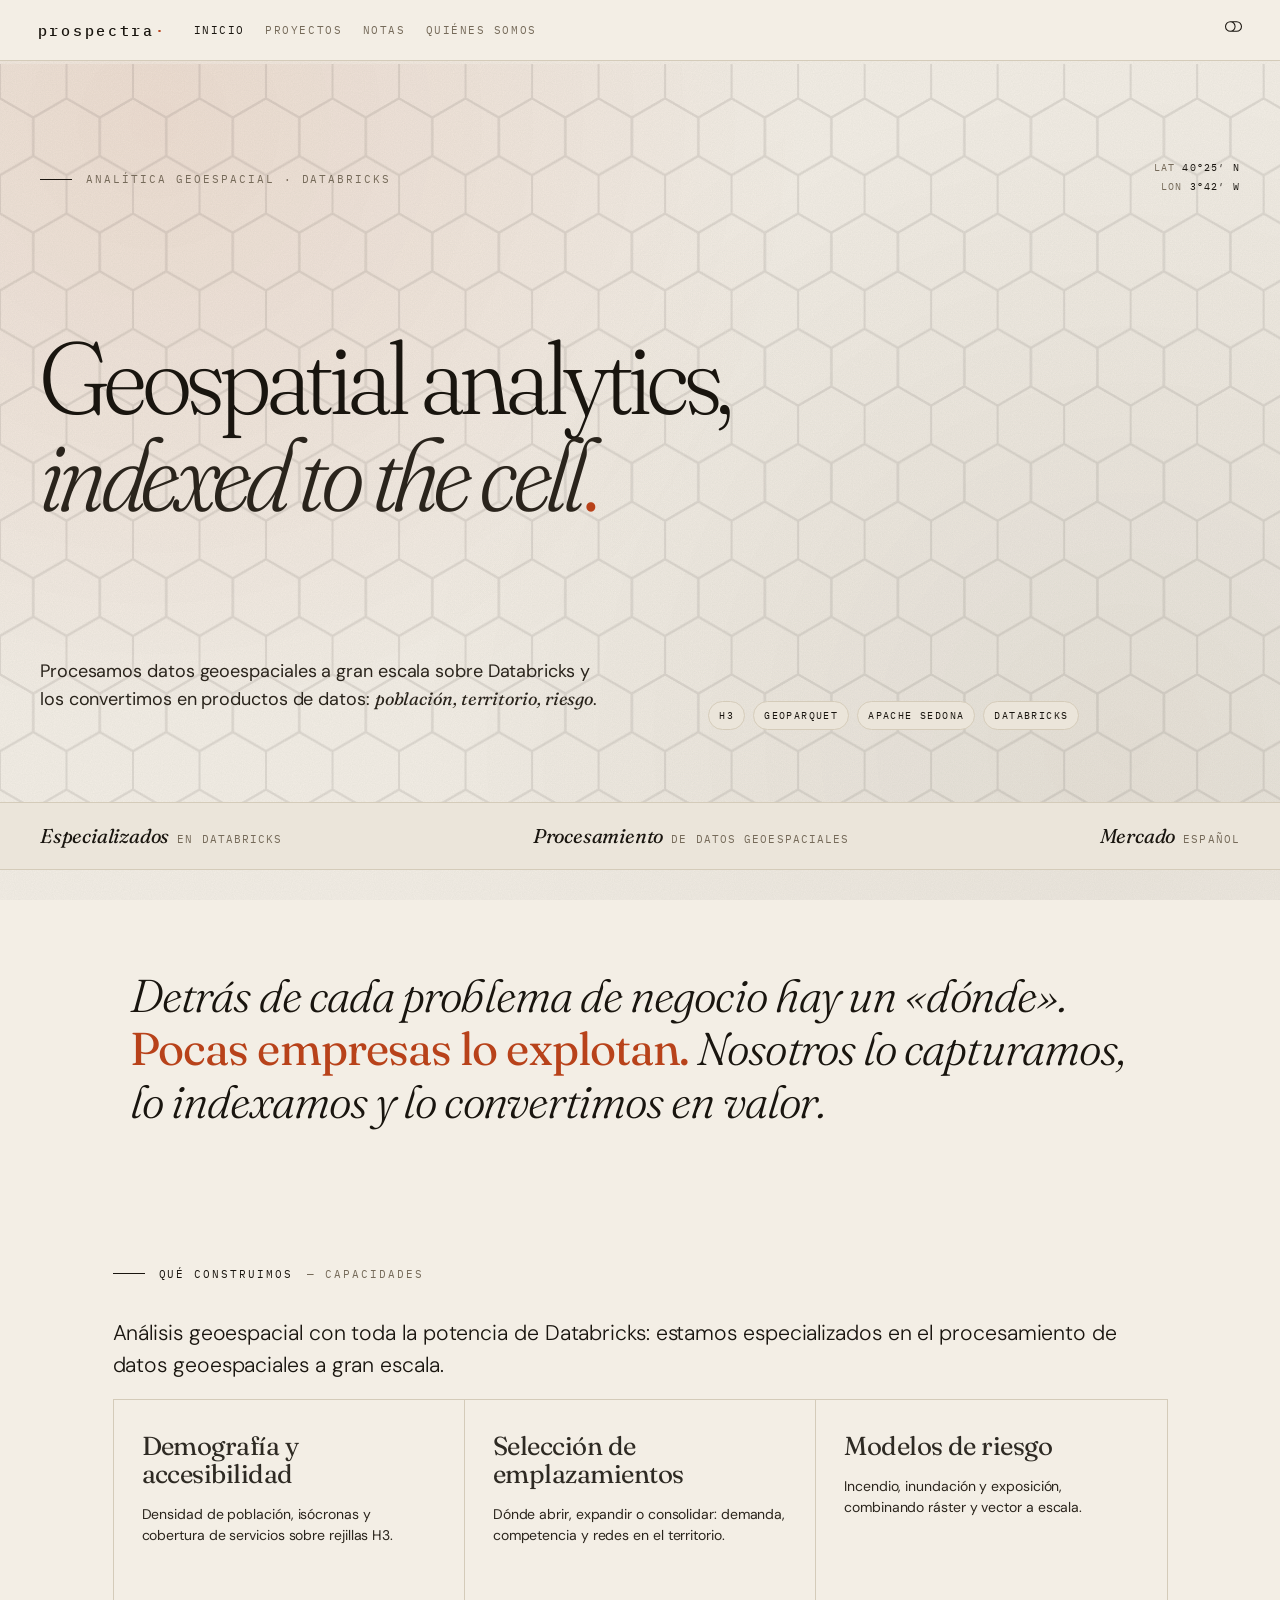
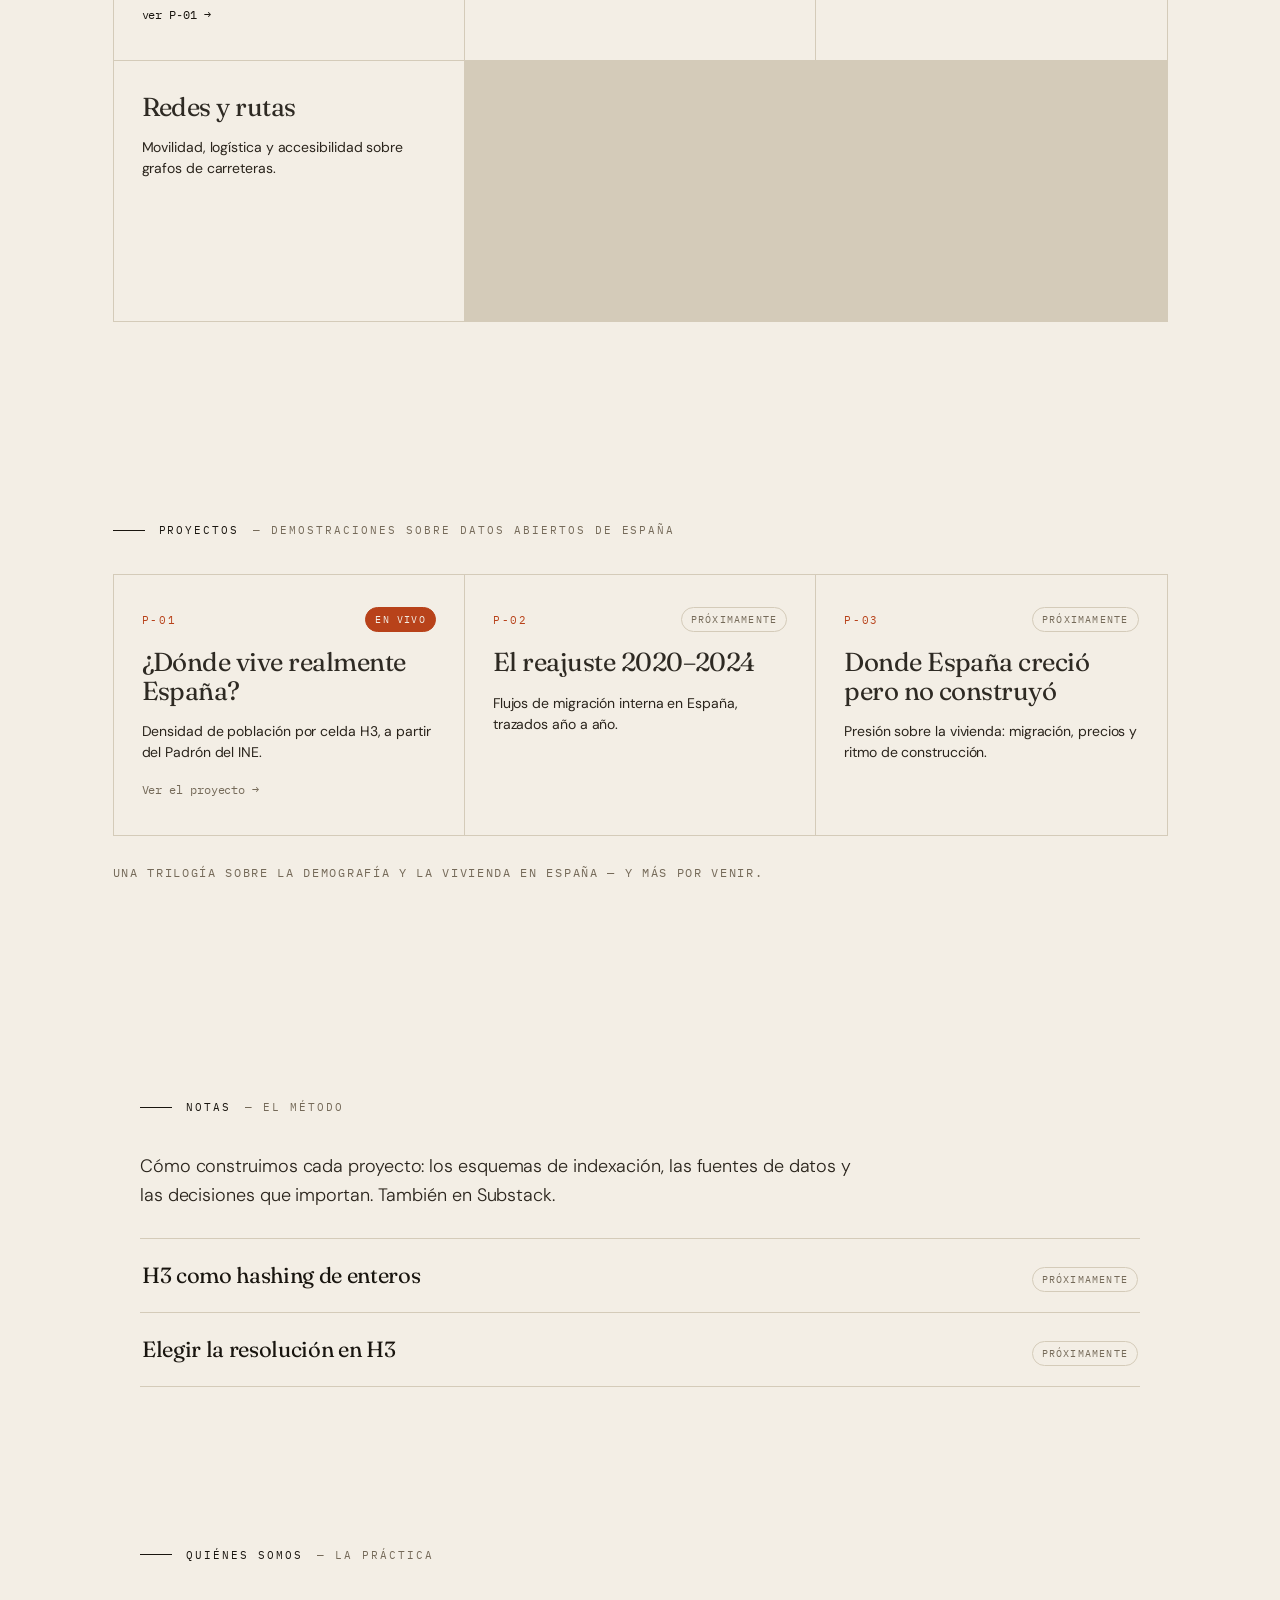
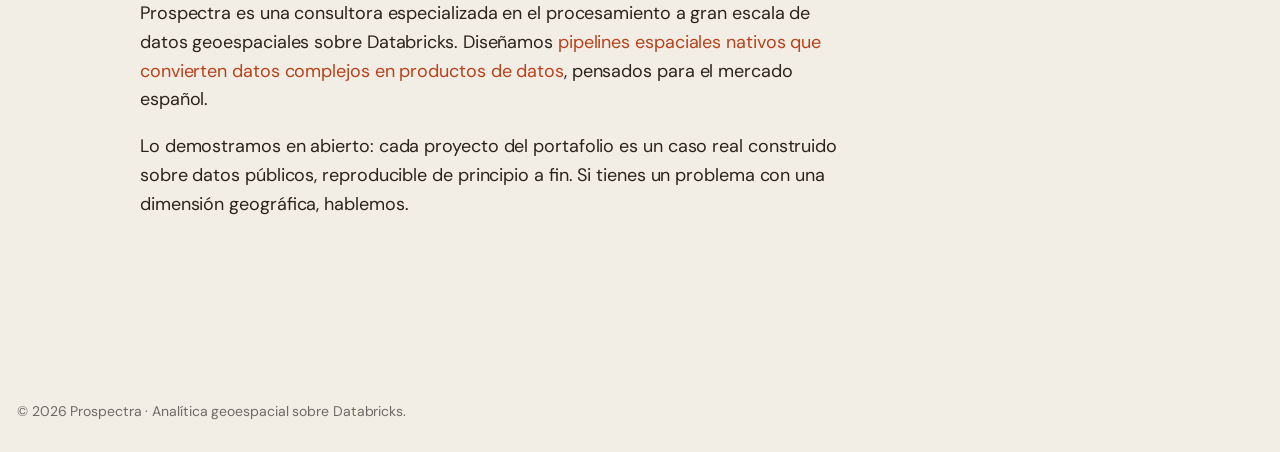
==== commit 1d6ef32a: "Built site for gh-pages" ====
--- a/index.html
+++ b/index.html
@@ -6,7 +6,7 @@
 
 <meta name="viewport" content="width=device-width, initial-scale=1.0, user-scalable=yes">
 
-<meta name="description" content="Consultora especializada en analítica geoespacial sobre Databricks. Convertimos los datos abiertos de España en productos de datos.">
+<meta name="description" content="Consultora especializada en el procesamiento a gran escala de datos geoespaciales sobre Databricks.">
 
 <title>Prospectra — Geospatial analytics, indexed to the cell. – Prospectra</title>
 <style>
@@ -47,7 +47,7 @@
 <script src="site_libs/bootstrap/bootstrap.min.js"></script>
 <link href="site_libs/bootstrap/bootstrap-icons.css" rel="stylesheet">
 <link href="site_libs/bootstrap/bootstrap-d2ae159aae4bfad4d6486bda9e055dc1.min.css" rel="stylesheet" append-hash="true" class="quarto-color-scheme" id="quarto-bootstrap" data-mode="light">
-<link href="site_libs/bootstrap/bootstrap-dark-f1c793a7fdcd5913fe0e947dd809d4a9.min.css" rel="stylesheet" append-hash="true" class="quarto-color-scheme quarto-color-alternate" id="quarto-bootstrap" data-mode="dark">
+<link href="site_libs/bootstrap/bootstrap-dark-db9c6768b291c3db8e7fed108e542121.min.css" rel="stylesheet" append-hash="true" class="quarto-color-scheme quarto-color-alternate" id="quarto-bootstrap" data-mode="dark">
 <link href="site_libs/bootstrap/bootstrap-d2ae159aae4bfad4d6486bda9e055dc1.min.css" rel="stylesheet" append-hash="true" class="quarto-color-scheme-extra" id="quarto-bootstrap" data-mode="light">
 <script id="quarto-search-options" type="application/json">{
   "location": "navbar",
@@ -81,13 +81,13 @@
 <link rel="stylesheet" href="styles.css">
 <link rel="stylesheet" href="index.css">
 <meta property="og:title" content="Prospectra — Geospatial analytics, indexed to the cell.">
-<meta property="og:description" content="Consultora especializada en analítica geoespacial sobre Databricks. Convertimos los datos abiertos de España en productos de datos.">
+<meta property="og:description" content="Consultora especializada en el procesamiento a gran escala de datos geoespaciales sobre Databricks.">
 <meta property="og:image" content="https://prospectra.earth/assets/og-image.png">
 <meta property="og:site_name" content="Prospectra">
 <meta property="og:image:height" content="630">
 <meta property="og:image:width" content="1200">
 <meta name="twitter:title" content="Prospectra — Geospatial analytics, indexed to the cell.">
-<meta name="twitter:description" content="Consultora especializada en analítica geoespacial sobre Databricks. Convertimos los datos abiertos de España en productos de datos.">
+<meta name="twitter:description" content="Consultora especializada en el procesamiento a gran escala de datos geoespaciales sobre Databricks.">
 <meta name="twitter:image" content="https://prospectra.earth/assets/og-image.png">
 <meta name="twitter:creator" content="@franjmartin21">
 <meta name="twitter:card" content="summary_large_image">
@@ -351,7 +351,7 @@
   </div>
 
   <div class="hero-sub">
-    <p class="reveal d3">Integramos analítica geoespacial sobre Databricks. Convertimos los datos abiertos de España — <em>población, territorio, riesgo</em> — en productos de datos.</p>
+    <p class="reveal d3">Procesamos datos geoespaciales a gran escala sobre Databricks y los convertimos en productos de datos: <em>población, territorio, riesgo</em>.</p>
     <div class="pillpair reveal d4">
       <span class="pill">H3</span>
       <span class="pill">GeoParquet</span>
@@ -363,9 +363,9 @@
 
 <!-- ========== VALUE-PROP PILLARS ========== -->
 <div class="status-strip reveal d5">
-  <div class="stat"><span class="val">Nativo</span> en Databricks</div>
-  <div class="stat"><span class="val">Geoespacial</span> de verdad</div>
-  <div class="stat"><span class="val">Foco</span> en España</div>
+  <div class="stat"><span class="val">Especializados</span> en Databricks</div>
+  <div class="stat"><span class="val">Procesamiento</span> de datos geoespaciales</div>
+  <div class="stat"><span class="val">Mercado</span> español</div>
 </div>
 
 <!-- ========== MANIFESTO ========== -->
@@ -376,7 +376,7 @@
 <!-- ========== CAPABILITIES — QUÉ CONSTRUIMOS ========== -->
 <section class="home-projects" id="capacidades">
   <div class="section-label"><span>Qué construimos</span> — capacidades</div>
-  <p class="lead">Análisis geoespacial con toda la potencia de Databricks: dos especialidades que rara vez van juntas y que en Prospectra son una sola.</p>
+  <p class="lead">Análisis geoespacial con toda la potencia de Databricks: estamos especializados en el procesamiento de datos geoespaciales a gran escala.</p>
   <div class="proj-grid">
 
     <div class="proj-tile">
@@ -443,14 +443,14 @@
 <!-- ========== WRITING — NOTAS ========== -->
 <section class="home-writing" id="writing">
   <div class="section-label"><span>Notas</span> — el método</div>
-  <p class="lead">Cómo construimos cada proyecto: los esquemas de indexación, las fuentes de datos y las decisiones que importan. En inglés, también en Substack.</p>
+  <p class="lead">Cómo construimos cada proyecto: los esquemas de indexación, las fuentes de datos y las decisiones que importan. También en Substack.</p>
   <div class="writing-list">
     <div class="writing-row">
-      <span class="wt">H3 as integer hashing</span>
+      <span class="wt">H3 como hashing de enteros</span>
       <span class="ws">Próximamente</span>
     </div>
     <div class="writing-row">
-      <span class="wt">The H3 resolution trade-off</span>
+      <span class="wt">Elegir la resolución en H3</span>
       <span class="ws">Próximamente</span>
     </div>
   </div>
@@ -459,9 +459,8 @@
 <!-- ========== ABOUT — QUIÉNES SOMOS ========== -->
 <section class="home-about" id="about">
   <div class="section-label"><span>Quiénes somos</span> — la práctica</div>
-  <p>Prospectra es una consultora especializada en analítica geoespacial sobre Databricks. En España hay un hueco: el GIS tradicional no trabaja sobre Databricks y las consultoras de Databricks no hacen geoespacial. Prospectra está justo en ese cruce — <span class="about-accent">pipelines espaciales nativos de Databricks sobre los datos abiertos de España</span>.</p>
+  <p>Prospectra es una consultora especializada en el procesamiento a gran escala de datos geoespaciales sobre Databricks. Diseñamos <span class="about-accent">pipelines espaciales nativos que convierten datos complejos en productos de datos</span>, pensados para el mercado español.</p>
   <p>Lo demostramos en abierto: cada proyecto del portafolio es un caso real construido sobre datos públicos, reproducible de principio a fin. Si tienes un problema con una dimensión geográfica, hablemos.</p>
-  <p class="proj-more"><a href="mailto:hello@prospectra.earth">Trabaja con nosotros →</a></p>
 </section>
 
 </div>
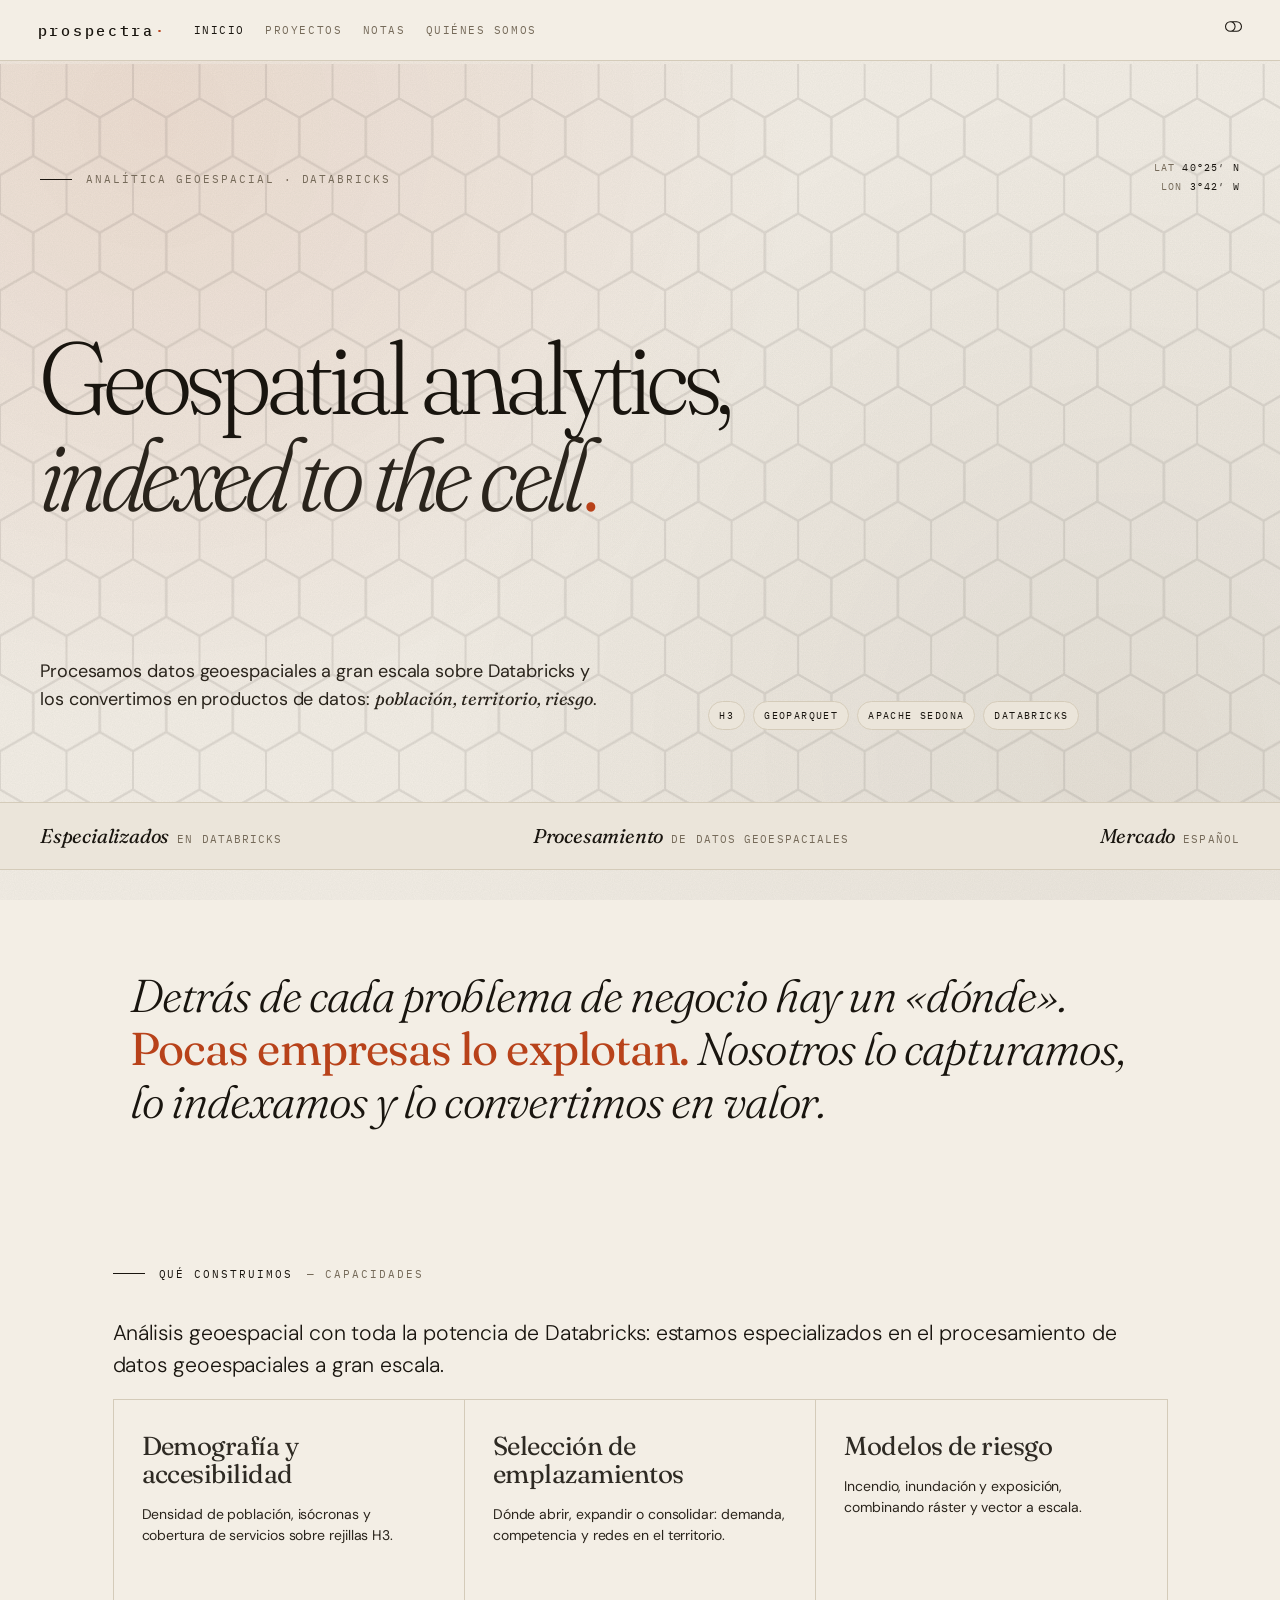
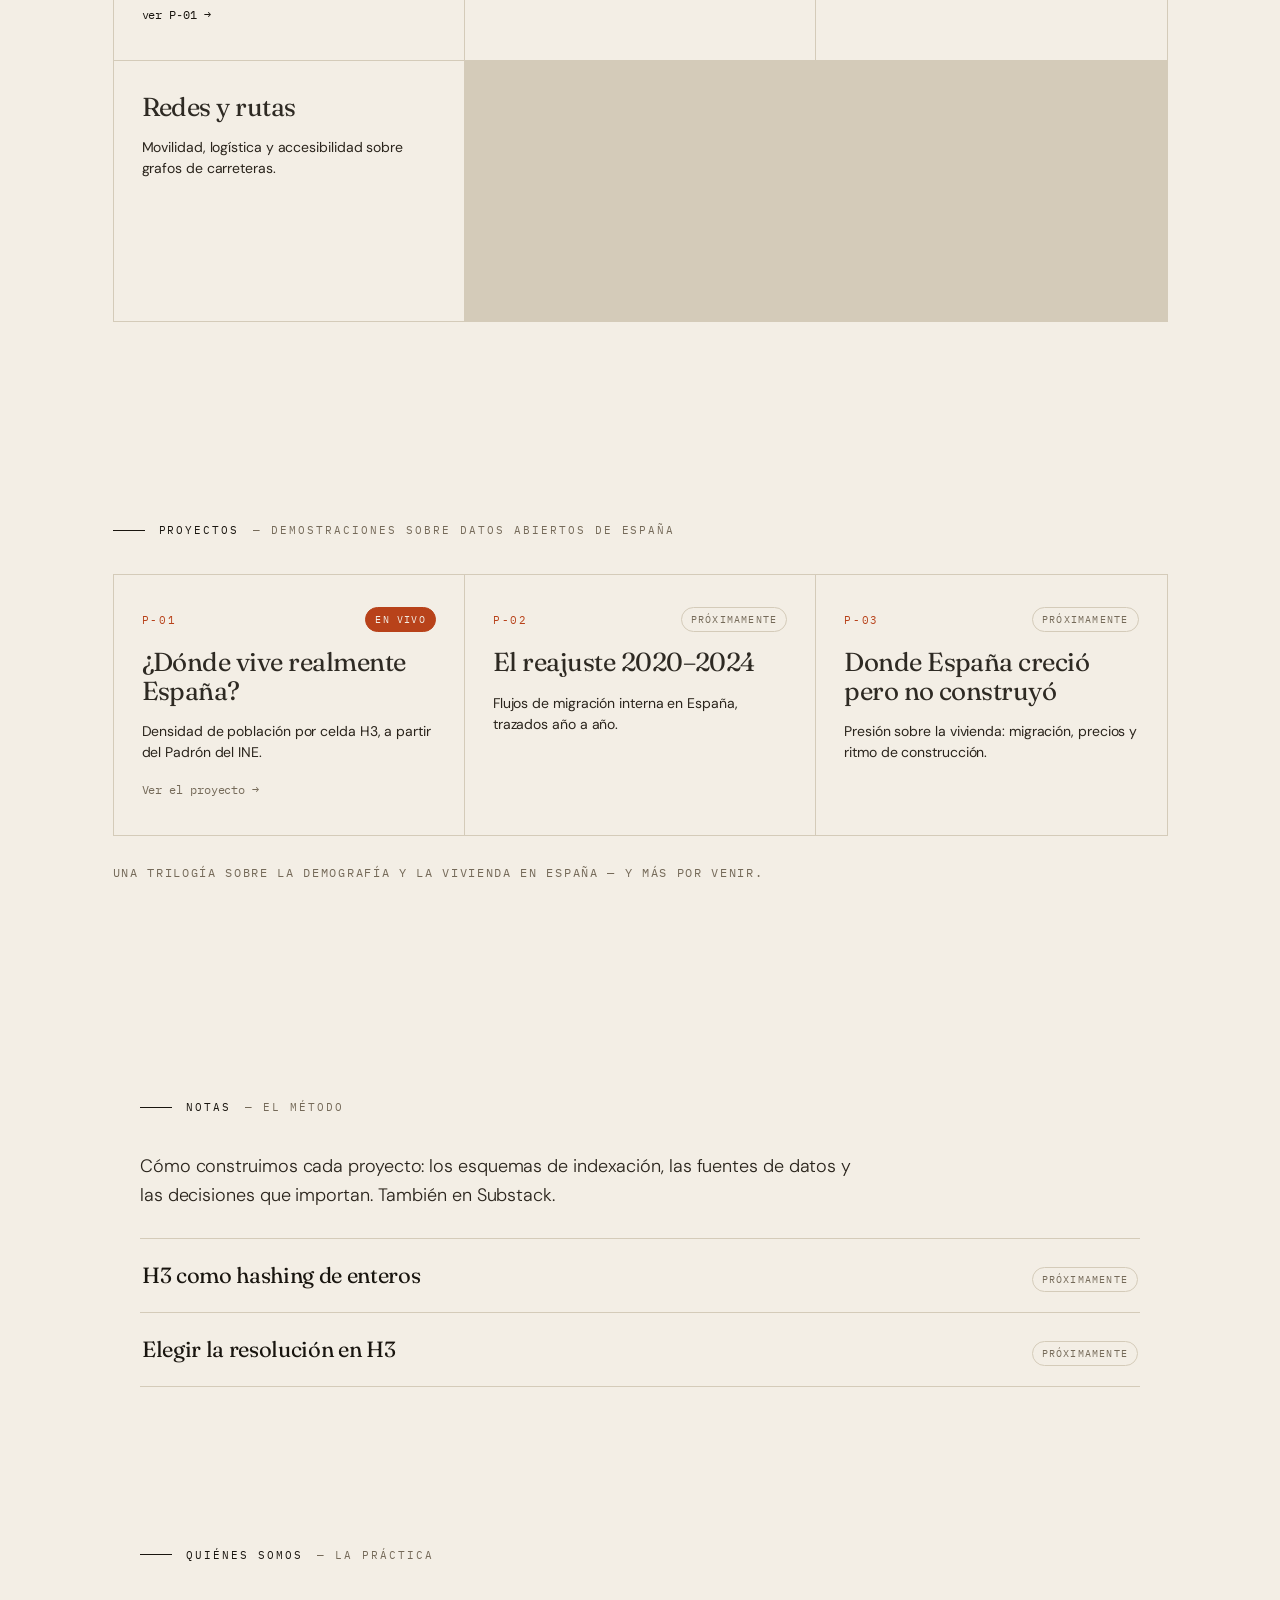
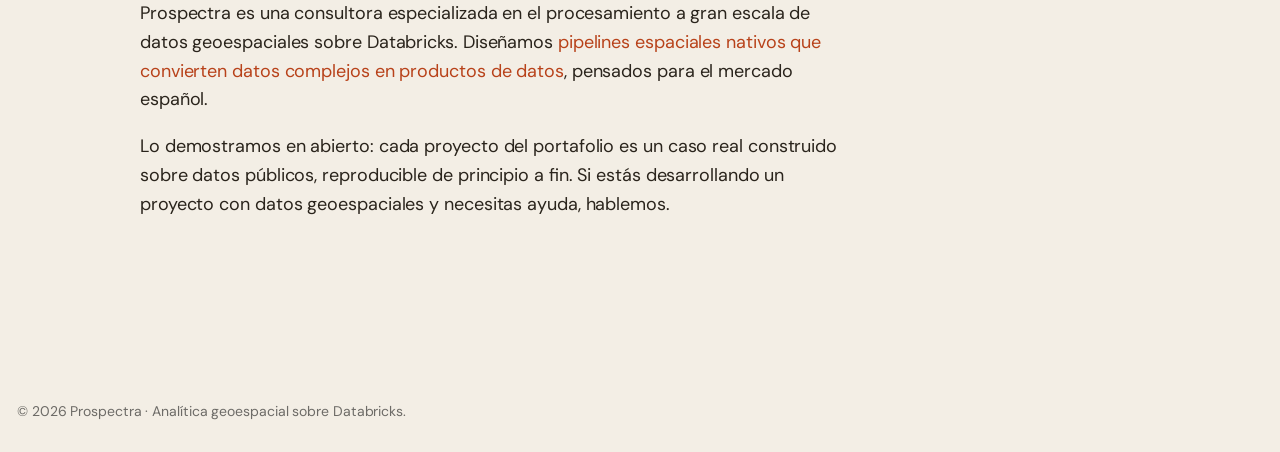
==== commit ce5a9366: "Built site for gh-pages" ====
--- a/index.html
+++ b/index.html
@@ -460,7 +460,7 @@
 <section class="home-about" id="about">
   <div class="section-label"><span>Quiénes somos</span> — la práctica</div>
   <p>Prospectra es una consultora especializada en el procesamiento a gran escala de datos geoespaciales sobre Databricks. Diseñamos <span class="about-accent">pipelines espaciales nativos que convierten datos complejos en productos de datos</span>, pensados para el mercado español.</p>
-  <p>Lo demostramos en abierto: cada proyecto del portafolio es un caso real construido sobre datos públicos, reproducible de principio a fin. Si tienes un problema con una dimensión geográfica, hablemos.</p>
+  <p>Lo demostramos en abierto: cada proyecto del portafolio es un caso real construido sobre datos públicos, reproducible de principio a fin. Si estás desarrollando un proyecto con datos geoespaciales y necesitas ayuda, hablemos.</p>
 </section>
 
 </div>
